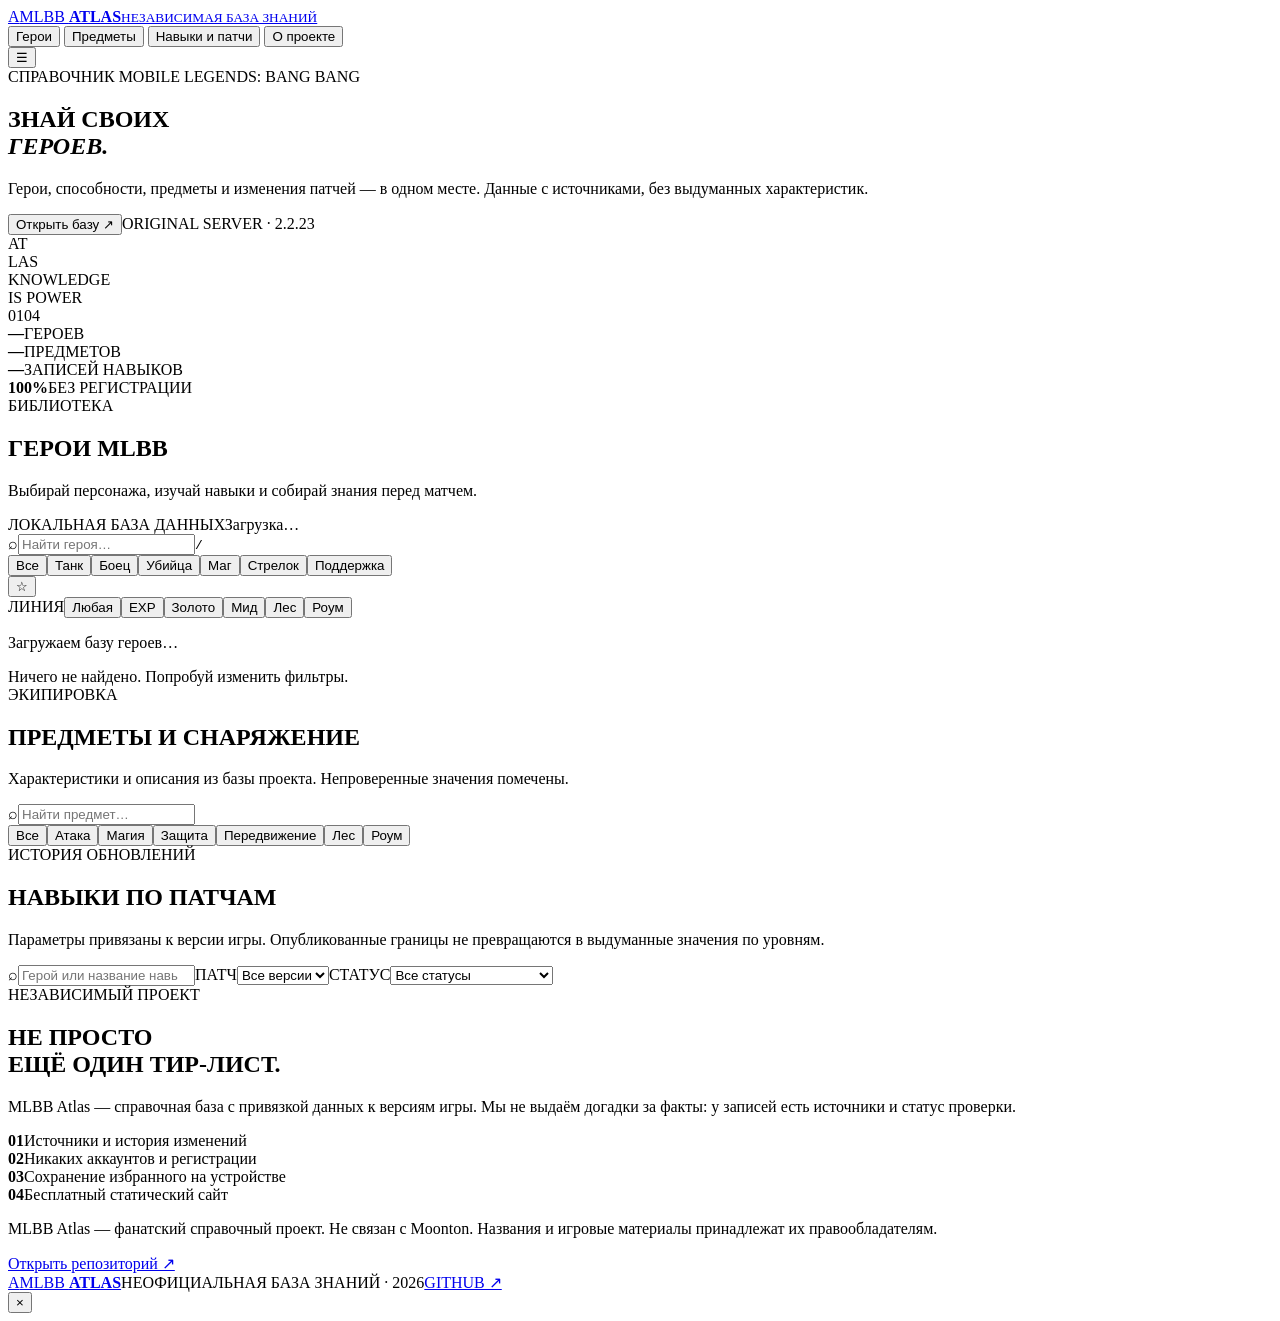
==== site/index.html @ 7e891d2b "Create Russian MLBB Atlas static site shell" ====
<!doctype html>
<html lang="ru">
<head>
  <meta charset="utf-8">
  <meta name="viewport" content="width=device-width,initial-scale=1">
  <meta name="theme-color" content="#0b0d12">
  <meta name="description" content="MLBB Atlas — справочник героев, навыков и предметов Mobile Legends: Bang Bang.">
  <title>MLBB Atlas — база знаний MLBB</title>
  <link rel="preconnect" href="https://fonts.googleapis.com">
  <link rel="preconnect" href="https://fonts.gstatic.com" crossorigin>
  <link href="https://fonts.googleapis.com/css2?family=Manrope:wght@400;500;600;700;800&family=Oswald:wght@500;600;700&display=swap" rel="stylesheet">
  <link rel="stylesheet" href="./styles.css">
</head>
<body>
  <div class="ambient ambient-a"></div><div class="ambient ambient-b"></div>
  <header class="topbar">
    <a class="brand" href="./" aria-label="MLBB Atlas — главная"><span class="brand-mark">A</span><span>MLBB <b>ATLAS</b><small>НЕЗАВИСИМАЯ БАЗА ЗНАНИЙ</small></span></a>
    <nav class="main-nav" aria-label="Основная навигация">
      <button class="nav-link active" data-view="heroes">Герои</button>
      <button class="nav-link" data-view="items">Предметы</button>
      <button class="nav-link" data-view="skills">Навыки и патчи</button>
      <button class="nav-link" data-view="about">О проекте</button>
    </nav>
    <button class="mobile-menu" id="mobile-menu" aria-label="Открыть меню">☰</button>
  </header>

  <main>
    <section class="hero-banner">
      <div class="hero-copy">
        <div class="overline"><span class="live-dot"></span> СПРАВОЧНИК MOBILE LEGENDS: BANG BANG</div>
        <h1>ЗНАЙ СВОИХ<br><em>ГЕРОЕВ.</em></h1>
        <p>Герои, способности, предметы и изменения патчей — в одном месте. Данные с источниками, без выдуманных характеристик.</p>
        <div class="hero-actions"><button class="primary-btn" data-jump="heroes">Открыть базу <span>↗</span></button><span class="version-chip">ORIGINAL SERVER · 2.2.23</span></div>
      </div>
      <div class="hero-art" aria-hidden="true"><div class="orbit orbit-one"></div><div class="orbit orbit-two"></div><div class="hero-glyph">AT<br><span>LAS</span></div><div class="art-caption">KNOWLEDGE<br>IS POWER</div></div>
      <div class="hero-index"><span>01</span><i></i><span>04</span></div>
    </section>

    <section class="metrics" aria-label="Размер базы">
      <div><strong id="metric-heroes">—</strong><span>ГЕРОЕВ</span></div>
      <div><strong id="metric-items">—</strong><span>ПРЕДМЕТОВ</span></div>
      <div><strong id="metric-skills">—</strong><span>ЗАПИСЕЙ НАВЫКОВ</span></div>
      <div><strong>100%</strong><span>БЕЗ РЕГИСТРАЦИИ</span></div>
    </section>

    <section class="content-section" id="database">
      <div class="section-heading">
        <div><div class="overline">БИБЛИОТЕКА</div><h2 id="section-title">ГЕРОИ <span>MLBB</span></h2><p id="section-subtitle">Выбирай персонажа, изучай навыки и собирай знания перед матчем.</p></div>
        <div class="heading-side"><span class="data-status"><i></i> ЛОКАЛЬНАЯ БАЗА ДАННЫХ</span><span id="result-count" class="result-count">Загрузка…</span></div>
      </div>
      <div class="toolbar" id="hero-toolbar">
        <label class="searchbox"><span>⌕</span><input id="search" type="search" placeholder="Найти героя…" autocomplete="off"><kbd>/</kbd></label>
        <div class="filter-group" id="role-filters">
          <button class="filter active" data-role="all">Все</button><button class="filter" data-role="Tank">Танк</button><button class="filter" data-role="Fighter">Боец</button><button class="filter" data-role="Assassin">Убийца</button><button class="filter" data-role="Mage">Маг</button><button class="filter" data-role="Marksman">Стрелок</button><button class="filter" data-role="Support">Поддержка</button>
        </div>
        <button class="icon-btn" id="favorites-toggle" title="Избранное" aria-label="Показать избранное">☆</button>
      </div>
      <div class="lane-row" id="lane-filters"><span>ЛИНИЯ</span><button class="lane active" data-lane="all">Любая</button><button class="lane" data-lane="exp lane">EXP</button><button class="lane" data-lane="gold lane">Золото</button><button class="lane" data-lane="mid lane">Мид</button><button class="lane" data-lane="jungle">Лес</button><button class="lane" data-lane="roam">Роум</button></div>
      <div class="hero-grid" id="hero-grid"><div class="loading-state"><span class="loader"></span><p>Загружаем базу героев…</p></div></div>
      <div class="empty-state hidden" id="empty-state">Ничего не найдено. Попробуй изменить фильтры.</div>
      <div class="pagination-note" id="pagination-note"></div>
    </section>

    <section class="content-section hidden" id="items-view">
      <div class="section-heading"><div><div class="overline">ЭКИПИРОВКА</div><h2>ПРЕДМЕТЫ <span>И СНАРЯЖЕНИЕ</span></h2><p>Характеристики и описания из базы проекта. Непроверенные значения помечены.</p></div></div>
      <div class="toolbar"><label class="searchbox"><span>⌕</span><input id="item-search" type="search" placeholder="Найти предмет…"></label><div class="filter-group" id="item-categories"><button class="filter active" data-category="all">Все</button><button class="filter" data-category="Attack">Атака</button><button class="filter" data-category="Magic">Магия</button><button class="filter" data-category="Defense">Защита</button><button class="filter" data-category="Movement">Передвижение</button><button class="filter" data-category="Jungle">Лес</button><button class="filter" data-category="Roaming">Роум</button></div></div>
      <div class="item-grid" id="item-grid"></div>
    </section>

    <section class="content-section hidden" id="skills-view">
      <div class="section-heading"><div><div class="overline">ИСТОРИЯ ОБНОВЛЕНИЙ</div><h2>НАВЫКИ <span>ПО ПАТЧАМ</span></h2><p>Параметры привязаны к версии игры. Опубликованные границы не превращаются в выдуманные значения по уровням.</p></div></div>
      <div class="toolbar skill-toolbar"><label class="searchbox"><span>⌕</span><input id="skill-search" type="search" placeholder="Герой или название навыка…"></label><label class="select-wrap"><span>ПАТЧ</span><select id="patch-filter"><option value="all">Все версии</option></select></label><label class="select-wrap"><span>СТАТУС</span><select id="status-filter"><option value="all">Все статусы</option><option value="verified">Проверено</option><option value="reported">Сообщено источником</option><option value="experimental">Экспериментально</option></select></label></div>
      <div class="skill-list" id="skill-list"></div>
    </section>

    <section class="content-section hidden" id="about-view">
      <div class="about-panel"><div class="overline">НЕЗАВИСИМЫЙ ПРОЕКТ</div><h2>НЕ ПРОСТО<br><span>ЕЩЁ ОДИН ТИР-ЛИСТ.</span></h2><p>MLBB Atlas — справочная база с привязкой данных к версиям игры. Мы не выдаём догадки за факты: у записей есть источники и статус проверки.</p><div class="about-points"><div><b>01</b><span>Источники и история изменений</span></div><div><b>02</b><span>Никаких аккаунтов и регистрации</span></div><div><b>03</b><span>Сохранение избранного на устройстве</span></div><div><b>04</b><span>Бесплатный статический сайт</span></div></div><p class="disclaimer">MLBB Atlas — фанатский справочный проект. Не связан с Moonton. Названия и игровые материалы принадлежат их правообладателям.</p><a class="repo-link" href="https://github.com/azartworld55-ctrl/mlbb-atlas" target="_blank" rel="noopener">Открыть репозиторий ↗</a></div>
    </section>
  </main>

  <footer><a class="brand footer-brand" href="./"><span class="brand-mark">A</span><span>MLBB <b>ATLAS</b></span></a><span>НЕОФИЦИАЛЬНАЯ БАЗА ЗНАНИЙ · 2026</span><a href="https://github.com/azartworld55-ctrl/mlbb-atlas" target="_blank" rel="noopener">GITHUB ↗</a></footer>
  <div class="modal hidden" id="hero-modal" role="dialog" aria-modal="true" aria-labelledby="modal-name"><div class="modal-backdrop" data-close-modal></div><article class="modal-card"><button class="modal-close" data-close-modal aria-label="Закрыть">×</button><div id="modal-content"></div></article></div>
  <script src="./app.js"></script>
</body>
</html>
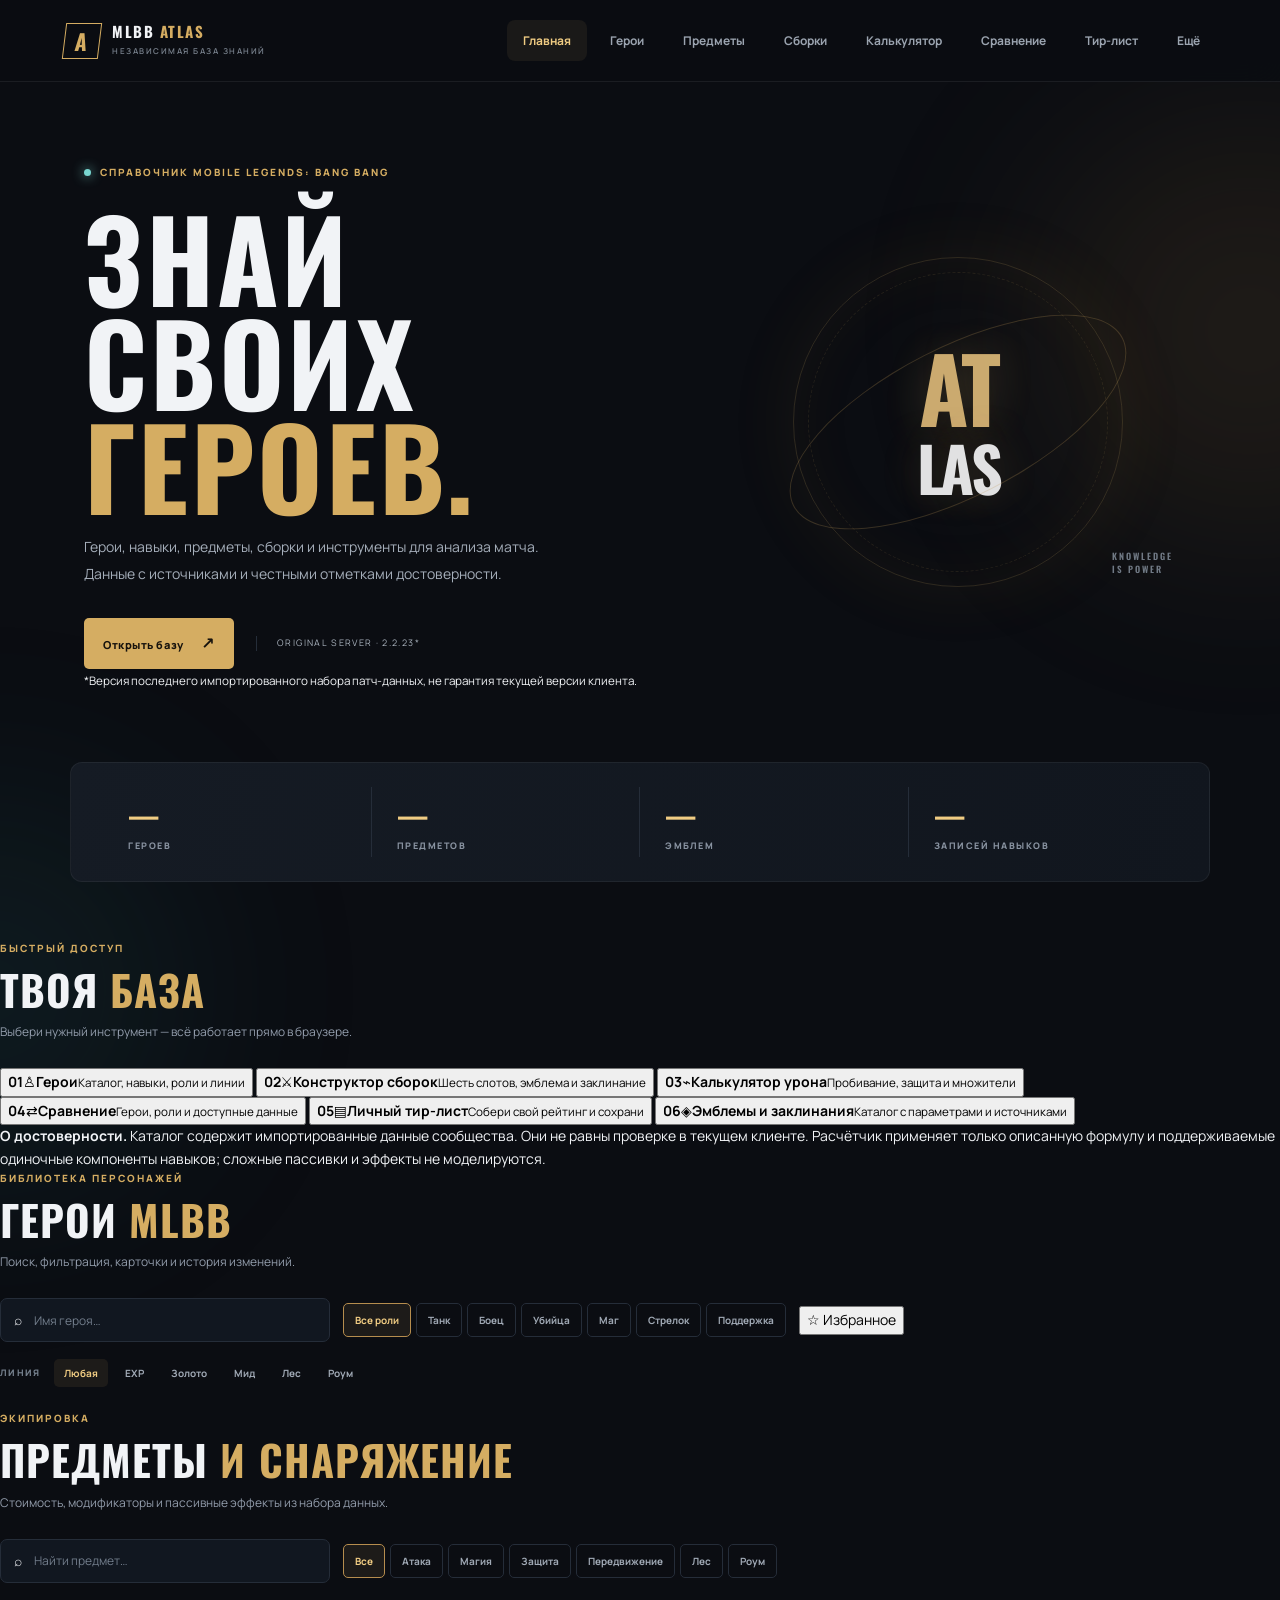
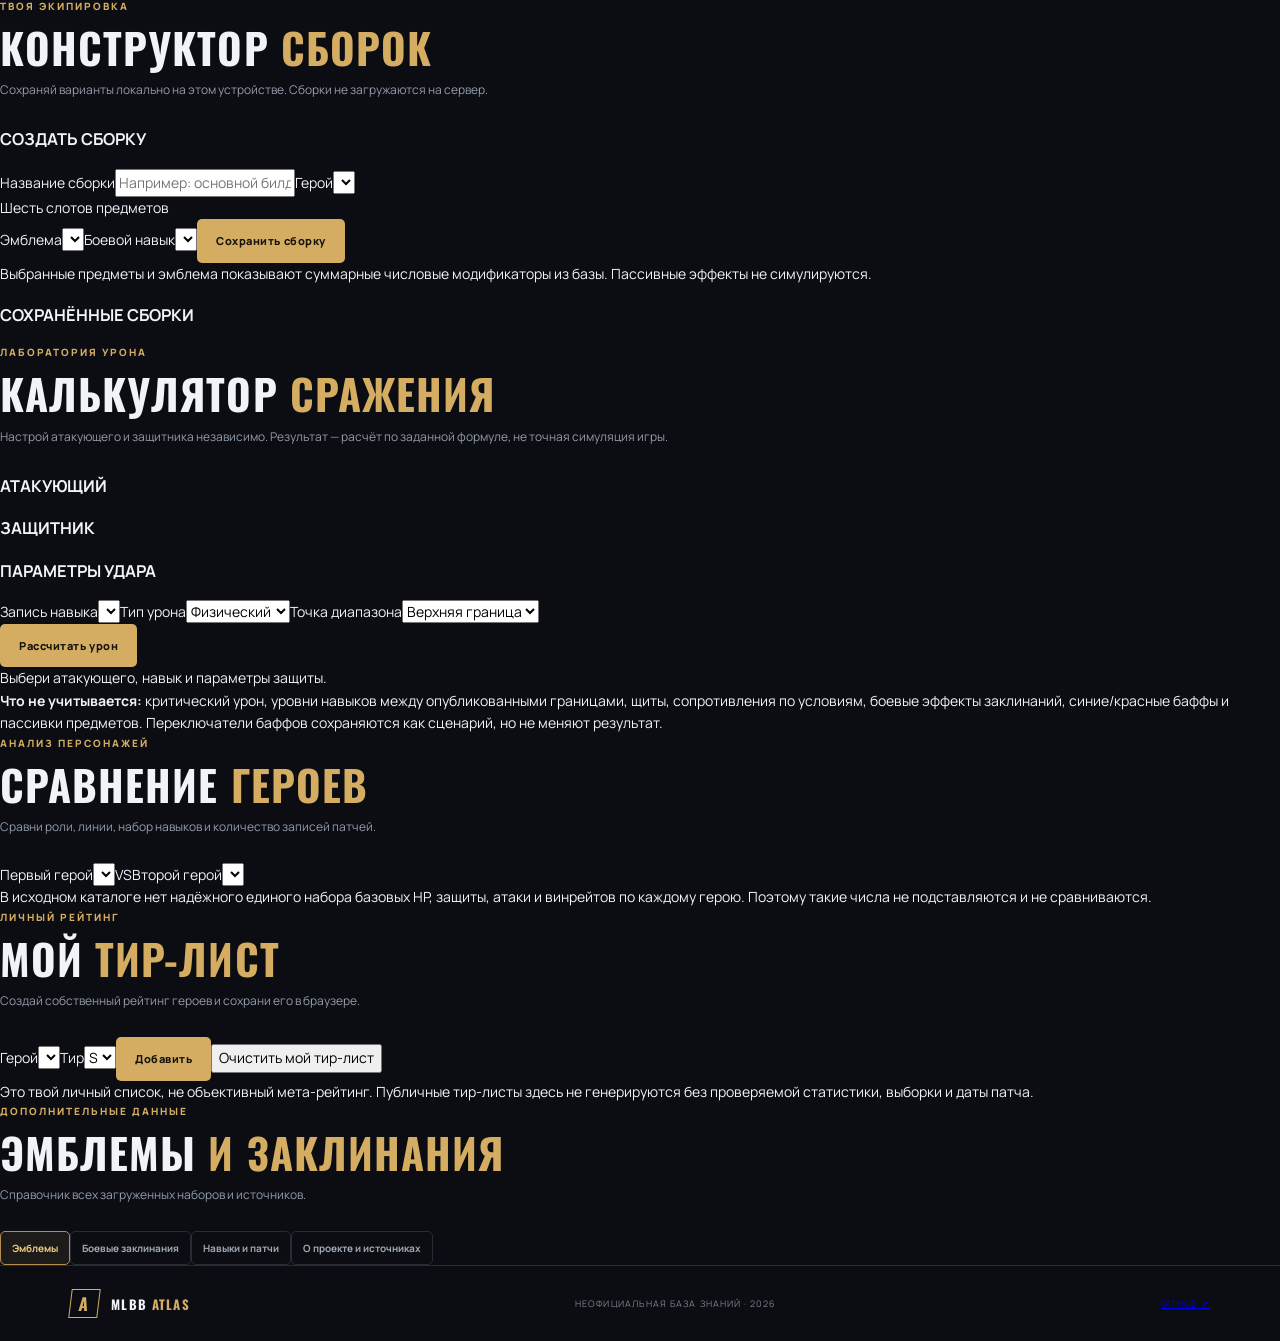
==== commit 94a6c079: "Replace prototype with complete MLBB Atlas interface" ====
--- a/site/index.html
+++ b/site/index.html
@@ -1,85 +1,59 @@
 <!doctype html>
 <html lang="ru">
 <head>
-  <meta charset="utf-8">
-  <meta name="viewport" content="width=device-width,initial-scale=1">
-  <meta name="theme-color" content="#0b0d12">
-  <meta name="description" content="MLBB Atlas — справочник героев, навыков и предметов Mobile Legends: Bang Bang.">
-  <title>MLBB Atlas — база знаний MLBB</title>
-  <link rel="preconnect" href="https://fonts.googleapis.com">
-  <link rel="preconnect" href="https://fonts.gstatic.com" crossorigin>
-  <link href="https://fonts.googleapis.com/css2?family=Manrope:wght@400;500;600;700;800&family=Oswald:wght@500;600;700&display=swap" rel="stylesheet">
-  <link rel="stylesheet" href="./styles.css">
+<meta charset="utf-8"><meta name="viewport" content="width=device-width,initial-scale=1,viewport-fit=cover">
+<meta name="theme-color" content="#0a0d12"><meta name="description" content="MLBB Atlas — русская база героев, навыков, предметов, сборок и калькулятор Mobile Legends: Bang Bang.">
+<link rel="manifest" href="./manifest.webmanifest"><link rel="icon" href="./icon.svg" type="image/svg+xml">
+<link rel="preconnect" href="https://fonts.googleapis.com"><link rel="preconnect" href="https://fonts.gstatic.com" crossorigin>
+<link href="https://fonts.googleapis.com/css2?family=Manrope:wght@400;500;600;700;800&family=Oswald:wght@500;600;700&display=swap" rel="stylesheet">
+<link rel="stylesheet" href="./styles.css"><title>MLBB Atlas — база знаний</title>
 </head>
 <body>
-  <div class="ambient ambient-a"></div><div class="ambient ambient-b"></div>
-  <header class="topbar">
-    <a class="brand" href="./" aria-label="MLBB Atlas — главная"><span class="brand-mark">A</span><span>MLBB <b>ATLAS</b><small>НЕЗАВИСИМАЯ БАЗА ЗНАНИЙ</small></span></a>
-    <nav class="main-nav" aria-label="Основная навигация">
-      <button class="nav-link active" data-view="heroes">Герои</button>
-      <button class="nav-link" data-view="items">Предметы</button>
-      <button class="nav-link" data-view="skills">Навыки и патчи</button>
-      <button class="nav-link" data-view="about">О проекте</button>
-    </nav>
-    <button class="mobile-menu" id="mobile-menu" aria-label="Открыть меню">☰</button>
-  </header>
+<div class="ambient ambient-a"></div><div class="ambient ambient-b"></div>
+<header class="topbar"><a class="brand" href="./" data-view="home"><span class="brand-mark">A</span><span>MLBB <b>ATLAS</b><small>НЕЗАВИСИМАЯ БАЗА ЗНАНИЙ</small></span></a>
+<button class="mobile-menu" id="mobile-menu" aria-label="Открыть меню">☰</button>
+<nav class="main-nav" id="main-nav">
+<button class="nav-link active" data-view="home">Главная</button><button class="nav-link" data-view="heroes">Герои</button><button class="nav-link" data-view="items">Предметы</button><button class="nav-link" data-view="builds">Сборки</button><button class="nav-link" data-view="calculator">Калькулятор</button><button class="nav-link" data-view="compare">Сравнение</button><button class="nav-link" data-view="tier">Тир-лист</button><button class="nav-link" data-view="library">Ещё</button>
+</nav></header>
+<main>
+<section class="view active" id="view-home">
+<div class="hero-banner"><div class="hero-copy"><div class="overline"><i class="live-dot"></i> СПРАВОЧНИК MOBILE LEGENDS: BANG BANG</div><h1>ЗНАЙ СВОИХ<br><em>ГЕРОЕВ.</em></h1><p>Герои, навыки, предметы, сборки и инструменты для анализа матча. Данные с источниками и честными отметками достоверности.</p><div class="hero-actions"><button class="primary-btn" data-view="heroes">Открыть базу <span>↗</span></button><span class="version-chip">ORIGINAL SERVER · 2.2.23*</span></div><small class="muted">*Версия последнего импортированного набора патч-данных, не гарантия текущей версии клиента.</small></div><div class="hero-art" aria-hidden="true"><div class="orbit orbit-one"></div><div class="orbit orbit-two"></div><div class="hero-glyph">AT<br><span>LAS</span></div><div class="art-caption">KNOWLEDGE<br>IS POWER</div></div></div>
+<div class="metrics"><div><strong id="metric-heroes">—</strong><span>ГЕРОЕВ</span></div><div><strong id="metric-items">—</strong><span>ПРЕДМЕТОВ</span></div><div><strong id="metric-emblems">—</strong><span>ЭМБЛЕМ</span></div><div><strong id="metric-skills">—</strong><span>ЗАПИСЕЙ НАВЫКОВ</span></div></div>
+<div class="section-heading"><div><div class="overline">БЫСТРЫЙ ДОСТУП</div><h2>ТВОЯ <span>БАЗА</span></h2><p>Выбери нужный инструмент — всё работает прямо в браузере.</p></div></div>
+<div class="quick-grid">
+<button class="quick-card" data-view="heroes"><b>01</b><span class="quick-icon">♙</span><strong>Герои</strong><small>Каталог, навыки, роли и линии</small></button>
+<button class="quick-card" data-view="builds"><b>02</b><span class="quick-icon">⚔</span><strong>Конструктор сборок</strong><small>Шесть слотов, эмблема и заклинание</small></button>
+<button class="quick-card" data-view="calculator"><b>03</b><span class="quick-icon">⌁</span><strong>Калькулятор урона</strong><small>Пробивание, защита и множители</small></button>
+<button class="quick-card" data-view="compare"><b>04</b><span class="quick-icon">⇄</span><strong>Сравнение</strong><small>Герои, роли и доступные данные</small></button>
+<button class="quick-card" data-view="tier"><b>05</b><span class="quick-icon">▤</span><strong>Личный тир-лист</strong><small>Собери свой рейтинг и сохрани</small></button>
+<button class="quick-card" data-view="library"><b>06</b><span class="quick-icon">◈</span><strong>Эмблемы и заклинания</strong><small>Каталог с параметрами и источниками</small></button>
+</div>
+<div class="notice"><b>О достоверности.</b> Каталог содержит импортированные данные сообщества. Они не равны проверке в текущем клиенте. Расчётчик применяет только описанную формулу и поддерживаемые одиночные компоненты навыков; сложные пассивки и эффекты не моделируются.</div>
+</section>
 
-  <main>
-    <section class="hero-banner">
-      <div class="hero-copy">
-        <div class="overline"><span class="live-dot"></span> СПРАВОЧНИК MOBILE LEGENDS: BANG BANG</div>
-        <h1>ЗНАЙ СВОИХ<br><em>ГЕРОЕВ.</em></h1>
-        <p>Герои, способности, предметы и изменения патчей — в одном месте. Данные с источниками, без выдуманных характеристик.</p>
-        <div class="hero-actions"><button class="primary-btn" data-jump="heroes">Открыть базу <span>↗</span></button><span class="version-chip">ORIGINAL SERVER · 2.2.23</span></div>
-      </div>
-      <div class="hero-art" aria-hidden="true"><div class="orbit orbit-one"></div><div class="orbit orbit-two"></div><div class="hero-glyph">AT<br><span>LAS</span></div><div class="art-caption">KNOWLEDGE<br>IS POWER</div></div>
-      <div class="hero-index"><span>01</span><i></i><span>04</span></div>
-    </section>
+<section class="view" id="view-heroes"><div class="section-heading"><div><div class="overline">БИБЛИОТЕКА ПЕРСОНАЖЕЙ</div><h2>ГЕРОИ <span>MLBB</span></h2><p>Поиск, фильтрация, карточки и история изменений.</p></div><span class="result-count" id="hero-count"></span></div>
+<div class="toolbar"><label class="searchbox">⌕<input id="hero-search" placeholder="Имя героя…" type="search"></label><div class="filter-group" id="role-filters"><button class="filter active" data-role="all">Все роли</button><button class="filter" data-role="Tank">Танк</button><button class="filter" data-role="Fighter">Боец</button><button class="filter" data-role="Assassin">Убийца</button><button class="filter" data-role="Mage">Маг</button><button class="filter" data-role="Marksman">Стрелок</button><button class="filter" data-role="Support">Поддержка</button></div><button class="outline-btn" id="fav-filter">☆ Избранное</button></div>
+<div class="lane-row" id="lane-filters"><span>ЛИНИЯ</span><button class="lane active" data-lane="all">Любая</button><button class="lane" data-lane="exp lane">EXP</button><button class="lane" data-lane="gold lane">Золото</button><button class="lane" data-lane="mid lane">Мид</button><button class="lane" data-lane="jungle">Лес</button><button class="lane" data-lane="roam">Роум</button></div>
+<div class="hero-grid" id="hero-grid"></div><div class="empty-state hidden" id="hero-empty">Ничего не найдено.</div></section>
 
-    <section class="metrics" aria-label="Размер базы">
-      <div><strong id="metric-heroes">—</strong><span>ГЕРОЕВ</span></div>
-      <div><strong id="metric-items">—</strong><span>ПРЕДМЕТОВ</span></div>
-      <div><strong id="metric-skills">—</strong><span>ЗАПИСЕЙ НАВЫКОВ</span></div>
-      <div><strong>100%</strong><span>БЕЗ РЕГИСТРАЦИИ</span></div>
-    </section>
+<section class="view" id="view-items"><div class="section-heading"><div><div class="overline">ЭКИПИРОВКА</div><h2>ПРЕДМЕТЫ <span>И СНАРЯЖЕНИЕ</span></h2><p>Стоимость, модификаторы и пассивные эффекты из набора данных.</p></div><span class="result-count" id="item-count"></span></div>
+<div class="toolbar"><label class="searchbox">⌕<input id="item-search" type="search" placeholder="Найти предмет…"></label><div class="filter-group" id="item-filters"><button class="filter active" data-cat="all">Все</button><button class="filter" data-cat="Attack">Атака</button><button class="filter" data-cat="Magic">Магия</button><button class="filter" data-cat="Defense">Защита</button><button class="filter" data-cat="Movement">Передвижение</button><button class="filter" data-cat="Jungle">Лес</button><button class="filter" data-cat="Roaming">Роум</button></div></div><div class="item-grid" id="item-grid"></div></section>
 
-    <section class="content-section" id="database">
-      <div class="section-heading">
-        <div><div class="overline">БИБЛИОТЕКА</div><h2 id="section-title">ГЕРОИ <span>MLBB</span></h2><p id="section-subtitle">Выбирай персонажа, изучай навыки и собирай знания перед матчем.</p></div>
-        <div class="heading-side"><span class="data-status"><i></i> ЛОКАЛЬНАЯ БАЗА ДАННЫХ</span><span id="result-count" class="result-count">Загрузка…</span></div>
-      </div>
-      <div class="toolbar" id="hero-toolbar">
-        <label class="searchbox"><span>⌕</span><input id="search" type="search" placeholder="Найти героя…" autocomplete="off"><kbd>/</kbd></label>
-        <div class="filter-group" id="role-filters">
-          <button class="filter active" data-role="all">Все</button><button class="filter" data-role="Tank">Танк</button><button class="filter" data-role="Fighter">Боец</button><button class="filter" data-role="Assassin">Убийца</button><button class="filter" data-role="Mage">Маг</button><button class="filter" data-role="Marksman">Стрелок</button><button class="filter" data-role="Support">Поддержка</button>
-        </div>
-        <button class="icon-btn" id="favorites-toggle" title="Избранное" aria-label="Показать избранное">☆</button>
-      </div>
-      <div class="lane-row" id="lane-filters"><span>ЛИНИЯ</span><button class="lane active" data-lane="all">Любая</button><button class="lane" data-lane="exp lane">EXP</button><button class="lane" data-lane="gold lane">Золото</button><button class="lane" data-lane="mid lane">Мид</button><button class="lane" data-lane="jungle">Лес</button><button class="lane" data-lane="roam">Роум</button></div>
-      <div class="hero-grid" id="hero-grid"><div class="loading-state"><span class="loader"></span><p>Загружаем базу героев…</p></div></div>
-      <div class="empty-state hidden" id="empty-state">Ничего не найдено. Попробуй изменить фильтры.</div>
-      <div class="pagination-note" id="pagination-note"></div>
-    </section>
+<section class="view" id="view-builds"><div class="section-heading"><div><div class="overline">ТВОЯ ЭКИПИРОВКА</div><h2>КОНСТРУКТОР <span>СБОРОК</span></h2><p>Сохраняй варианты локально на этом устройстве. Сборки не загружаются на сервер.</p></div></div>
+<div class="workspace"><div class="panel"><h3>СОЗДАТЬ СБОРКУ</h3><label class="field">Название сборки<input id="build-name" placeholder="Например: основной билд"></label><label class="field">Герой<select id="build-hero"></select></label><div class="field-label">Шесть слотов предметов</div><div class="slot-grid" id="build-slots"></div><label class="field">Эмблема<select id="build-emblem"></select></label><label class="field">Боевой навык<select id="build-spell"></select></label><button class="primary-btn full" id="save-build">Сохранить сборку</button><div class="notice compact" id="build-preview">Выбранные предметы и эмблема показывают суммарные числовые модификаторы из базы. Пассивные эффекты не симулируются.</div></div><div class="panel"><h3>СОХРАНЁННЫЕ СБОРКИ</h3><div id="saved-builds" class="saved-list"></div></div></div></section>
 
-    <section class="content-section hidden" id="items-view">
-      <div class="section-heading"><div><div class="overline">ЭКИПИРОВКА</div><h2>ПРЕДМЕТЫ <span>И СНАРЯЖЕНИЕ</span></h2><p>Характеристики и описания из базы проекта. Непроверенные значения помечены.</p></div></div>
-      <div class="toolbar"><label class="searchbox"><span>⌕</span><input id="item-search" type="search" placeholder="Найти предмет…"></label><div class="filter-group" id="item-categories"><button class="filter active" data-category="all">Все</button><button class="filter" data-category="Attack">Атака</button><button class="filter" data-category="Magic">Магия</button><button class="filter" data-category="Defense">Защита</button><button class="filter" data-category="Movement">Передвижение</button><button class="filter" data-category="Jungle">Лес</button><button class="filter" data-category="Roaming">Роум</button></div></div>
-      <div class="item-grid" id="item-grid"></div>
-    </section>
+<section class="view" id="view-calculator"><div class="section-heading"><div><div class="overline">ЛАБОРАТОРИЯ УРОНА</div><h2>КАЛЬКУЛЯТОР <span>СРАЖЕНИЯ</span></h2><p>Настрой атакующего и защитника независимо. Результат — расчёт по заданной формуле, не точная симуляция игры.</p></div></div>
+<div class="calc-grid"><div class="panel"><h3>АТАКУЮЩИЙ</h3><div id="attacker-form" class="side-form"></div></div><div class="panel"><h3>ЗАЩИТНИК</h3><div id="defender-form" class="side-form"></div></div></div>
+<div class="panel calc-controls"><h3>ПАРАМЕТРЫ УДАРА</h3><div class="form-grid"><label class="field">Запись навыка<select id="calc-skill"></select></label><label class="field">Тип урона<select id="damage-type"><option value="physical">Физический</option><option value="magic">Магический</option><option value="true">Чистый</option></select></label><label class="field">Точка диапазона<select id="endpoint"><option value="low">Нижняя граница</option><option value="high" selected>Верхняя граница</option></select></label></div><button class="primary-btn" id="run-calc">Рассчитать урон</button><div id="calc-result" class="calc-result"><span class="muted">Выбери атакующего, навык и параметры защиты.</span></div></div>
+<div class="notice"><b>Что не учитывается:</b> критический урон, уровни навыков между опубликованными границами, щиты, сопротивления по условиям, боевые эффекты заклинаний, синие/красные баффы и пассивки предметов. Переключатели баффов сохраняются как сценарий, но не меняют результат.</div></section>
 
-    <section class="content-section hidden" id="skills-view">
-      <div class="section-heading"><div><div class="overline">ИСТОРИЯ ОБНОВЛЕНИЙ</div><h2>НАВЫКИ <span>ПО ПАТЧАМ</span></h2><p>Параметры привязаны к версии игры. Опубликованные границы не превращаются в выдуманные значения по уровням.</p></div></div>
-      <div class="toolbar skill-toolbar"><label class="searchbox"><span>⌕</span><input id="skill-search" type="search" placeholder="Герой или название навыка…"></label><label class="select-wrap"><span>ПАТЧ</span><select id="patch-filter"><option value="all">Все версии</option></select></label><label class="select-wrap"><span>СТАТУС</span><select id="status-filter"><option value="all">Все статусы</option><option value="verified">Проверено</option><option value="reported">Сообщено источником</option><option value="experimental">Экспериментально</option></select></label></div>
-      <div class="skill-list" id="skill-list"></div>
-    </section>
+<section class="view" id="view-compare"><div class="section-heading"><div><div class="overline">АНАЛИЗ ПЕРСОНАЖЕЙ</div><h2>СРАВНЕНИЕ <span>ГЕРОЕВ</span></h2><p>Сравни роли, линии, набор навыков и количество записей патчей.</p></div></div><div class="compare-select"><label class="field">Первый герой<select id="compare-a"></select></label><span>VS</span><label class="field">Второй герой<select id="compare-b"></select></label></div><div id="compare-result" class="compare-grid"></div><div class="notice">В исходном каталоге нет надёжного единого набора базовых HP, защиты, атаки и винрейтов по каждому герою. Поэтому такие числа не подставляются и не сравниваются.</div></section>
 
-    <section class="content-section hidden" id="about-view">
-      <div class="about-panel"><div class="overline">НЕЗАВИСИМЫЙ ПРОЕКТ</div><h2>НЕ ПРОСТО<br><span>ЕЩЁ ОДИН ТИР-ЛИСТ.</span></h2><p>MLBB Atlas — справочная база с привязкой данных к версиям игры. Мы не выдаём догадки за факты: у записей есть источники и статус проверки.</p><div class="about-points"><div><b>01</b><span>Источники и история изменений</span></div><div><b>02</b><span>Никаких аккаунтов и регистрации</span></div><div><b>03</b><span>Сохранение избранного на устройстве</span></div><div><b>04</b><span>Бесплатный статический сайт</span></div></div><p class="disclaimer">MLBB Atlas — фанатский справочный проект. Не связан с Moonton. Названия и игровые материалы принадлежат их правообладателям.</p><a class="repo-link" href="https://github.com/azartworld55-ctrl/mlbb-atlas" target="_blank" rel="noopener">Открыть репозиторий ↗</a></div>
-    </section>
-  </main>
+<section class="view" id="view-tier"><div class="section-heading"><div><div class="overline">ЛИЧНЫЙ РЕЙТИНГ</div><h2>МОЙ <span>ТИР-ЛИСТ</span></h2><p>Создай собственный рейтинг героев и сохрани его в браузере.</p></div></div><div class="tier-controls panel"><label class="field">Герой<select id="tier-hero"></select></label><label class="field">Тир<select id="tier-rank"><option>S</option><option>A</option><option>B</option><option>C</option><option>D</option></select></label><button class="primary-btn" id="tier-add">Добавить</button><button class="outline-btn" id="tier-clear">Очистить мой тир-лист</button></div><div class="tier-board" id="tier-board"></div><div class="notice">Это твой личный список, не объективный мета-рейтинг. Публичные тир-листы здесь не генерируются без проверяемой статистики, выборки и даты патча.</div></section>
 
-  <footer><a class="brand footer-brand" href="./"><span class="brand-mark">A</span><span>MLBB <b>ATLAS</b></span></a><span>НЕОФИЦИАЛЬНАЯ БАЗА ЗНАНИЙ · 2026</span><a href="https://github.com/azartworld55-ctrl/mlbb-atlas" target="_blank" rel="noopener">GITHUB ↗</a></footer>
-  <div class="modal hidden" id="hero-modal" role="dialog" aria-modal="true" aria-labelledby="modal-name"><div class="modal-backdrop" data-close-modal></div><article class="modal-card"><button class="modal-close" data-close-modal aria-label="Закрыть">×</button><div id="modal-content"></div></article></div>
-  <script src="./app.js"></script>
-</body>
-</html>+<section class="view" id="view-library"><div class="section-heading"><div><div class="overline">ДОПОЛНИТЕЛЬНЫЕ ДАННЫЕ</div><h2>ЭМБЛЕМЫ <span>И ЗАКЛИНАНИЯ</span></h2><p>Справочник всех загруженных наборов и источников.</p></div></div><div class="library-tabs"><button class="filter active" data-library="emblems">Эмблемы</button><button class="filter" data-library="spells">Боевые заклинания</button><button class="filter" data-library="skills">Навыки и патчи</button><button class="filter" data-library="about">О проекте и источниках</button></div><div id="library-content"></div></section>
+</main>
+<footer><a class="brand footer-brand" href="./" data-view="home"><span class="brand-mark">A</span><span>MLBB <b>ATLAS</b></span></a><span>НЕОФИЦИАЛЬНАЯ БАЗА ЗНАНИЙ · 2026</span><a href="https://github.com/azartworld55-ctrl/mlbb-atlas" target="_blank" rel="noopener">GITHUB ↗</a></footer>
+<div class="modal hidden" id="modal" role="dialog" aria-modal="true"><div class="modal-backdrop" data-close></div><article class="modal-card"><button class="modal-close" data-close aria-label="Закрыть">×</button><div id="modal-content"></div></article></div>
+<div id="toast" class="toast" role="status"></div><script src="./app.js"></script>
+</body></html>
--- a/site/styles.css
+++ b/site/styles.css
@@ -0,0 +1,4 @@
+:root{--bg:#0b0d12;--surface:#121720;--surface2:#171e29;--line:#252d39;--muted:#929cab;--text:#f1f3f6;--gold:#d5ad62;--gold2:#f0cc83;--cyan:#79d6d0;--radius:18px}*{box-sizing:border-box}html{scroll-behavior:smooth}body{margin:0;background:var(--bg);color:var(--text);font:14px/1.6 Manrope,system-ui,sans-serif;overflow-x:hidden}button,input,select{font:inherit}button{cursor:pointer}.ambient{position:fixed;z-index:-1;pointer-events:none;border-radius:50%;filter:blur(110px);opacity:.12}.ambient-a{width:420px;height:420px;right:-180px;top:120px;background:#bd8d43}.ambient-b{width:380px;height:380px;left:-200px;top:800px;background:#2a8d91}.topbar{height:82px;padding:0 max(calc((100vw - 1240px)/2),5vw);display:flex;align-items:center;justify-content:space-between;border-bottom:1px solid #ffffff12;background:#0b0d12eF;position:sticky;top:0;z-index:20;backdrop-filter:blur(18px)}.brand{display:flex;align-items:center;gap:12px;color:var(--text);text-decoration:none;font:700 15px/1.1 Oswald,sans-serif;letter-spacing:.1em}.brand b{color:var(--gold)}.brand small{display:block;color:#78818d;font:600 8px/1.6 Manrope,sans-serif;letter-spacing:.19em;margin-top:5px}.brand-mark{width:36px;height:36px;display:grid;place-items:center;border:1px solid var(--gold);color:var(--gold);font:700 22px Oswald;transform:skew(-7deg)}.main-nav{display:flex;gap:7px}.nav-link{border:0;background:none;color:#9ba4b0;padding:11px 16px;font-size:12px;font-weight:700;transition:.2s}.nav-link:hover,.nav-link.active{color:var(--gold2)}.nav-link.active{background:#d5ad6214;border-radius:8px}.mobile-menu{display:none;background:none;border:1px solid var(--line);color:var(--gold);padding:8px 12px;border-radius:8px}.hero-banner{max-width:1240px;margin:0 auto;padding:82px 5vw 70px;min-height:450px;display:flex;align-items:center;position:relative;overflow:hidden}.hero-copy{position:relative;z-index:2;max-width:610px}.overline{font-size:10px;letter-spacing:.2em;font-weight:800;color:var(--gold);display:flex;align-items:center;gap:9px}.live-dot{width:7px;height:7px;border-radius:50%;background:var(--cyan);box-shadow:0 0 12px var(--cyan)}h1,h2{font-family:Oswald,Impact,sans-serif;letter-spacing:.025em}h1{font-size:clamp(64px,9vw,112px);line-height:.93;margin:24px 0 18px;font-weight:700}h1 em{font-style:normal;color:var(--gold)}.hero-copy>p{max-width:480px;color:#a5aeba;font-size:14px;line-height:1.9}.hero-actions{display:flex;align-items:center;gap:22px;margin-top:30px}.primary-btn{border:0;background:var(--gold);color:#17130d;padding:13px 19px;border-radius:5px;font-size:11px;font-weight:800;letter-spacing:.05em}.primary-btn span{font-size:16px;margin-left:15px}.version-chip{font-size:9px;letter-spacing:.15em;color:#a9b2bd;border-left:1px solid var(--line);padding-left:20px}.hero-art{position:absolute;width:430px;height:430px;right:7%;top:50%;transform:translateY(-50%);display:grid;place-items:center;opacity:.88}.hero-art:before{content:"";position:absolute;inset:50px;border:1px solid #d5ad6235;border-radius:50%;box-shadow:0 0 90px #bd8d4317,inset 0 0 80px #bd8d4310}.orbit{position:absolute;border:1px solid #d5ad6240;border-radius:50%;transform:rotate(-27deg)}.orbit-one{width:370px;height:150px}.orbit-two{width:300px;height:300px;border-style:dashed;opacity:.5}.hero-glyph{font:700 90px/.75 Oswald,sans-serif;color:#e6c17d;text-align:center;letter-spacing:-.04em;text-shadow:0 0 45px #d5ad6244}.hero-glyph span{font-size:62px;color:#fff}.art-caption{position:absolute;right:0;bottom:60px;color:#7f8996;font:600 9px/1.5 Oswald;letter-spacing:.22em}.hero-index{position:absolute;right:5vw;bottom:32px;display:flex;align-items:center;gap:12px;color:var(--gold);font:12px Oswald}.hero-index i{height:1px;width:55px;background:var(--line)}.metrics{max-width:1140px;margin:0 auto 58px;padding:24px 32px;display:grid;grid-template-columns:repeat(4,1fr);background:linear-gradient(100deg,#151b24,#11161e);border:1px solid #ffffff0e;border-radius:12px}.metrics div{padding:4px 25px;border-right:1px solid var(--line);display:flex;flex-direction:column;gap:3px}.metrics div:last-child{border:0}.metrics strong{font:600 30px Oswald;color:var(--gold2)}.metrics span{font-size:9px;color:#8993a1;letter-spacing:.17em;font-weight:800}.content-section{max-width:1240px;margin:0 auto;padding:25px 5vw 70px;scroll-margin-top:100px}.section-heading{display:flex;align-items:end;justify-content:space-between;gap:20px;margin-bottom:27px}.section-heading h2,.about-panel h2{font-size:42px;line-height:1.1;margin:10px 0}.section-heading h2 span,.about-panel h2 span{color:var(--gold)}.section-heading p{margin:0;color:var(--muted);font-size:12px}.heading-side{display:flex;align-items:center;gap:18px;color:#8993a1;font-size:10px}.data-status{letter-spacing:.08em}.data-status i{display:inline-block;width:6px;height:6px;border-radius:50%;background:#79c9a0;margin-right:6px}.result-count{color:var(--gold)}.toolbar{display:flex;align-items:center;gap:13px;flex-wrap:wrap;margin-bottom:15px}.searchbox{height:44px;display:flex;align-items:center;gap:10px;padding:0 13px;background:#111720;border:1px solid var(--line);border-radius:7px;min-width:230px;flex:1;max-width:330px}.searchbox>span{font-size:22px;color:var(--gold)}.searchbox input{background:none;border:0;outline:0;color:var(--text);min-width:0;width:100%;font-size:12px}.searchbox input::placeholder{color:#727d8b}.searchbox kbd{font-size:10px;color:#7d8793;border:1px solid var(--line);padding:2px 6px;border-radius:4px}.filter-group{display:flex;gap:5px;flex-wrap:wrap}.filter,.lane{background:transparent;border:1px solid var(--line);border-radius:5px;color:#a0a9b5;padding:8px 11px;font-size:10px;font-weight:700;transition:.2s}.filter:hover,.filter.active,.lane:hover,.lane.active{background:#d5ad6218;border-color:#b68d4e;color:var(--gold2)}.icon-btn{height:40px;width:42px;border:1px solid var(--line);border-radius:6px;background:#111720;color:var(--gold);font-size:20px}.icon-btn.active{background:#d5ad6220}.lane-row{display:flex;align-items:center;gap:7px;margin:17px 0 23px;flex-wrap:wrap}.lane-row>span{font-size:9px;letter-spacing:.15em;color:#75808d;margin-right:6px;font-weight:800}.lane{border:0;padding:6px 10px}.hero-grid{display:grid;grid-template-columns:repeat(5,minmax(0,1fr));gap:13px}.hero-card{position:relative;min-width:0;overflow:hidden;border:1px solid #ffffff12;border-radius:9px;background:#141a23;cursor:pointer;transition:transform .22s,border-color .22s,box-shadow .22s}.hero-card:hover{transform:translateY(-4px);border-color:#caa35c99;box-shadow:0 12px 28px #0005}.portrait{height:176px;position:relative;overflow:hidden;background:radial-gradient(ellipse at 50% 35%,#3b3b40,#171c24 70%)}.portrait img{width:100%;height:100%;object-fit:cover;object-position:top center;transition:transform .4s;display:block}.hero-card:hover .portrait img{transform:scale(1.06)}.portrait:after{content:"";position:absolute;inset:35% 0 0;background:linear-gradient(transparent,#141a23)}.role-chip{position:absolute;left:9px;top:9px;z-index:2;padding:4px 7px;border-radius:3px;background:#0a0d12c9;color:#e1c184;font-size:8px;font-weight:800;letter-spacing:.08em}.favorite{position:absolute;right:8px;top:7px;z-index:3;border:0;background:#0a0d12b8;color:#aeb6c1;width:28px;height:28px;border-radius:50%;font-size:17px}.favorite.saved{color:var(--gold2)}.hero-info{padding:8px 11px 12px}.hero-name{font:600 18px/1.2 Oswald;white-space:nowrap;overflow:hidden;text-overflow:ellipsis}.hero-meta{display:flex;justify-content:space-between;gap:5px;color:#8c97a4;font-size:9px;margin-top:7px}.hero-meta span:last-child{text-align:right}.loading-state{grid-column:1/-1;display:grid;place-items:center;padding:60px;color:var(--muted)}.loader{width:26px;height:26px;border:2px solid var(--line);border-top-color:var(--gold);border-radius:50%;animation:spin .8s linear infinite}@keyframes spin{to{transform:rotate(360deg)}}.empty-state{text-align:center;color:var(--muted);padding:35px}.hidden{display:none!important}.pagination-note{color:#74808e;text-align:center;font-size:10px;padding:20px}.item-grid{display:grid;grid-template-columns:repeat(3,1fr);gap:12px}.item-card{background:var(--surface);border:1px solid var(--line);padding:17px;border-radius:9px}.item-card h3{font:600 19px Oswald;margin:0 0 4px}.item-card .item-category{color:var(--gold);font-size:9px;letter-spacing:.12em}.item-card p{color:#a0a9b5;font-size:11px;line-height:1.7}.item-card .item-cost{color:var(--gold2);font-weight:800}.skill-list{display:grid;gap:10px}.skill-card{background:var(--surface);border:1px solid var(--line);border-radius:9px;padding:17px}.skill-card-head{display:flex;justify-content:space-between;gap:10px;align-items:start}.skill-card h3{font:600 19px Oswald;margin:0}.skill-meta{font-size:10px;color:#929cab;margin-top:5px}.status-tag{font-size:9px;padding:4px 7px;border-radius:4px;background:#d5ad6218;color:var(--gold2);white-space:nowrap}.status-tag.verified{background:#3a9b701c;color:#8bd0aa}.skill-parameters{display:flex;gap:8px;flex-wrap:wrap;margin-top:13px}.parameter{background:#0c1118;border:1px solid #252d39;padding:7px 9px;border-radius:5px;font-size:10px;color:#c1c8d1}.source-link{display:inline-block;color:var(--cyan);font-size:10px;margin-top:12px;text-decoration:none}.select-wrap{display:flex;align-items:center;gap:8px;color:#7f8a98;font-size:9px;letter-spacing:.1em}.select-wrap select{background:#111720;border:1px solid var(--line);border-radius:6px;color:var(--text);padding:10px;font-size:11px}.about-panel{max-width:760px;padding:45px;background:linear-gradient(135deg,#171e29,#10151d);border:1px solid var(--line);border-radius:14px}.about-panel>p{color:#a3adba;line-height:1.9}.about-points{display:grid;grid-template-columns:1fr 1fr;gap:12px;margin:28px 0}.about-points div{padding:15px;background:#0b1017;border:1px solid var(--line);display:flex;gap:13px;align-items:center}.about-points b{font:20px Oswald;color:var(--gold)}.about-points span{font-size:11px;color:#bdc5ce}.about-panel .disclaimer{font-size:10px;color:#7f8996}.repo-link{color:var(--gold2);font-size:11px;text-decoration:none}footer{border-top:1px solid var(--line);padding:23px max(calc((100vw - 1140px)/2),5vw);display:flex;justify-content:space-between;align-items:center;color:#788391;font-size:9px;letter-spacing:.12em}.footer-brand{font-size:13px}.footer-brand .brand-mark{width:29px;height:29px;font-size:17px}.modal{position:fixed;inset:0;z-index:50;display:grid;place-items:center;padding:18px}.modal-backdrop{position:absolute;inset:0;background:#05070bd9;backdrop-filter:blur(8px)}.modal-card{position:relative;z-index:1;width:min(760px,100%);max-height:90vh;overflow:auto;background:#141b25;border:1px solid #d5ad6255;border-radius:13px;padding:26px;box-shadow:0 25px 100px #0009}.modal-close{position:absolute;right:14px;top:10px;border:0;background:none;color:#cbd2dc;font-size:28px}.modal-hero{display:grid;grid-template-columns:190px 1fr;gap:22px}.modal-portrait{width:100%;height:245px;object-fit:cover;object-position:top;border-radius:7px;background:#252b34}.modal-hero h2{font-size:34px;margin:5px 0}.modal-hero p{color:#a4aebb;font-size:11px}.modal-skills{margin-top:24px}.modal-skills h3{font:20px Oswald;color:var(--gold);letter-spacing:.06em}.modal-skill{padding:12px 0;border-bottom:1px solid var(--line)}.modal-skill b{font:16px Oswald}.modal-skill p{font-size:11px;color:#aab3bf;white-space:pre-line}.modal-actions{display:flex;gap:8px;margin-top:14px}.modal-actions button{border:1px solid var(--line);background:#0d131b;color:var(--gold2);border-radius:5px;padding:8px 12px;font-size:10px}
+@media(max-width:950px){.hero-grid{grid-template-columns:repeat(4,minmax(0,1fr))}.hero-art{right:-8%;opacity:.45}.metrics{margin-left:5vw;margin-right:5vw}.main-nav{gap:0}.nav-link{padding:10px 9px}}
+@media(max-width:650px){.topbar{height:66px;padding:0 18px}.mobile-menu{display:block}.main-nav{display:none;position:absolute;top:65px;left:0;right:0;background:#111720;border-bottom:1px solid var(--line);padding:10px;flex-direction:column}.main-nav.open{display:flex}.nav-link{text-align:left}.hero-banner{padding:62px 22px 72px;min-height:400px}.hero-art{width:280px;height:280px;right:-85px;top:58%;opacity:.25}.hero-glyph{font-size:64px}.hero-glyph span{font-size:45px}.orbit-one{width:250px;height:100px}.orbit-two{width:220px;height:220px}.hero-index{bottom:22px}.metrics{margin:0 16px 40px;padding:18px 10px;grid-template-columns:repeat(2,1fr);gap:13px}.metrics div{padding:6px 12px;border-right:0}.metrics div:nth-child(odd){border-right:1px solid var(--line)}.metrics strong{font-size:25px}.metrics span{font-size:8px}.content-section{padding:18px 16px 50px}.section-heading{align-items:start;flex-direction:column}.section-heading h2{font-size:35px}.heading-side{width:100%;justify-content:space-between}.toolbar{gap:9px}.searchbox{max-width:none;flex-basis:100%}.filter-group{gap:5px}.filter{padding:7px 8px;font-size:9px}.hero-grid{grid-template-columns:repeat(3,minmax(0,1fr));gap:8px}.portrait{height:135px}.hero-info{padding:7px 8px 10px}.hero-name{font-size:15px}.hero-meta{font-size:8px}.role-chip{font-size:7px;left:6px;top:6px}.favorite{right:5px;top:5px;width:25px;height:25px}.item-grid{grid-template-columns:1fr}.skill-toolbar .select-wrap{flex:1;justify-content:space-between}.about-panel{padding:24px}.about-points{grid-template-columns:1fr}.modal-card{padding:20px 15px}.modal-hero{grid-template-columns:110px 1fr;gap:13px}.modal-portrait{height:175px}.modal-hero h2{font-size:26px}.modal-hero p{font-size:10px}footer{padding:20px 16px;gap:12px;flex-wrap:wrap;font-size:8px}}
+@media(max-width:370px){.hero-grid{grid-template-columns:repeat(2,minmax(0,1fr))}.portrait{height:155px}.hero-actions{gap:12px;flex-wrap:wrap}.version-chip{padding-left:12px}}
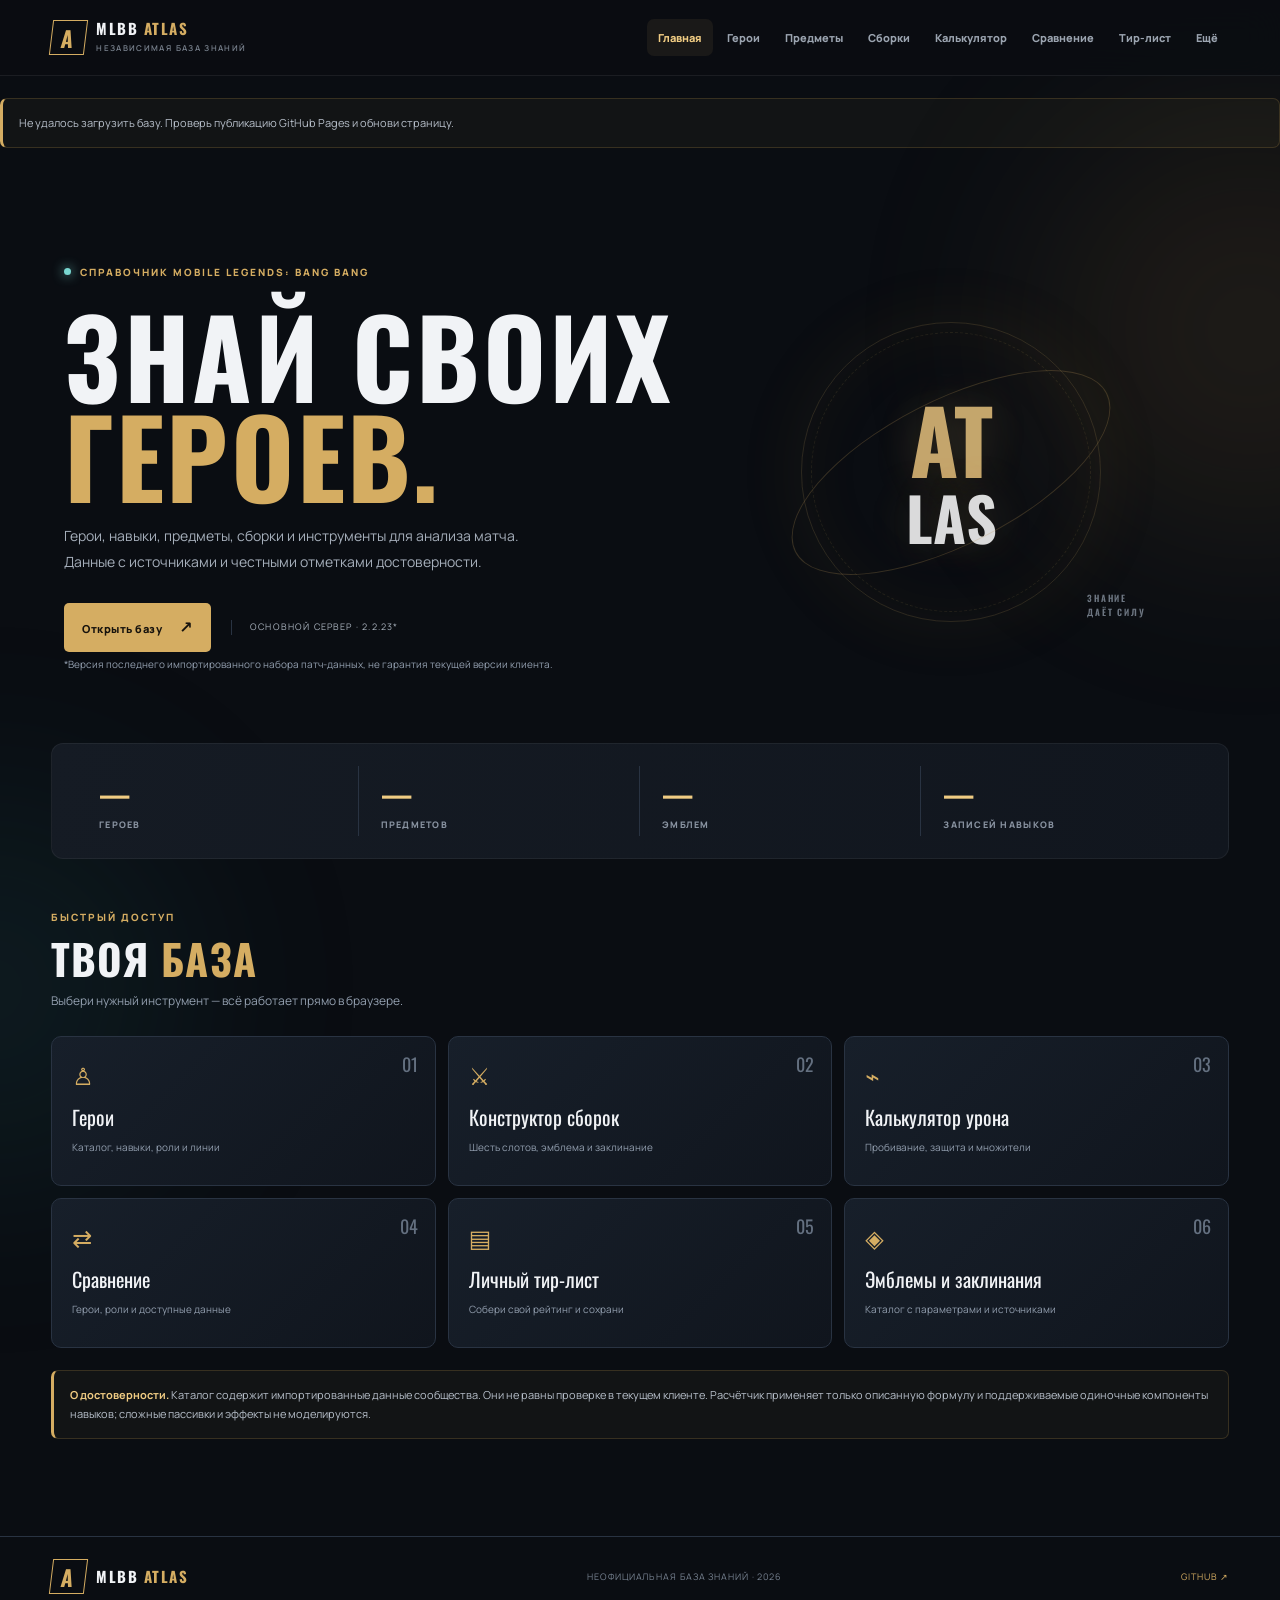
==== commit be5dac2e: "Polish remaining English labels in Russian site" ====
--- a/site/index.html
+++ b/site/index.html
@@ -17,7 +17,7 @@
 </nav></header>
 <main>
 <section class="view active" id="view-home">
-<div class="hero-banner"><div class="hero-copy"><div class="overline"><i class="live-dot"></i> СПРАВОЧНИК MOBILE LEGENDS: BANG BANG</div><h1>ЗНАЙ СВОИХ<br><em>ГЕРОЕВ.</em></h1><p>Герои, навыки, предметы, сборки и инструменты для анализа матча. Данные с источниками и честными отметками достоверности.</p><div class="hero-actions"><button class="primary-btn" data-view="heroes">Открыть базу <span>↗</span></button><span class="version-chip">ORIGINAL SERVER · 2.2.23*</span></div><small class="muted">*Версия последнего импортированного набора патч-данных, не гарантия текущей версии клиента.</small></div><div class="hero-art" aria-hidden="true"><div class="orbit orbit-one"></div><div class="orbit orbit-two"></div><div class="hero-glyph">AT<br><span>LAS</span></div><div class="art-caption">KNOWLEDGE<br>IS POWER</div></div></div>
+<div class="hero-banner"><div class="hero-copy"><div class="overline"><i class="live-dot"></i> СПРАВОЧНИК MOBILE LEGENDS: BANG BANG</div><h1>ЗНАЙ СВОИХ<br><em>ГЕРОЕВ.</em></h1><p>Герои, навыки, предметы, сборки и инструменты для анализа матча. Данные с источниками и честными отметками достоверности.</p><div class="hero-actions"><button class="primary-btn" data-view="heroes">Открыть базу <span>↗</span></button><span class="version-chip">ОСНОВНОЙ СЕРВЕР · 2.2.23*</span></div><small class="muted">*Версия последнего импортированного набора патч-данных, не гарантия текущей версии клиента.</small></div><div class="hero-art" aria-hidden="true"><div class="orbit orbit-one"></div><div class="orbit orbit-two"></div><div class="hero-glyph">AT<br><span>LAS</span></div><div class="art-caption">ЗНАНИЕ<br>ДАЁТ СИЛУ</div></div></div>
 <div class="metrics"><div><strong id="metric-heroes">—</strong><span>ГЕРОЕВ</span></div><div><strong id="metric-items">—</strong><span>ПРЕДМЕТОВ</span></div><div><strong id="metric-emblems">—</strong><span>ЭМБЛЕМ</span></div><div><strong id="metric-skills">—</strong><span>ЗАПИСЕЙ НАВЫКОВ</span></div></div>
 <div class="section-heading"><div><div class="overline">БЫСТРЫЙ ДОСТУП</div><h2>ТВОЯ <span>БАЗА</span></h2><p>Выбери нужный инструмент — всё работает прямо в браузере.</p></div></div>
 <div class="quick-grid">
@@ -47,7 +47,7 @@
 <div class="panel calc-controls"><h3>ПАРАМЕТРЫ УДАРА</h3><div class="form-grid"><label class="field">Запись навыка<select id="calc-skill"></select></label><label class="field">Тип урона<select id="damage-type"><option value="physical">Физический</option><option value="magic">Магический</option><option value="true">Чистый</option></select></label><label class="field">Точка диапазона<select id="endpoint"><option value="low">Нижняя граница</option><option value="high" selected>Верхняя граница</option></select></label></div><button class="primary-btn" id="run-calc">Рассчитать урон</button><div id="calc-result" class="calc-result"><span class="muted">Выбери атакующего, навык и параметры защиты.</span></div></div>
 <div class="notice"><b>Что не учитывается:</b> критический урон, уровни навыков между опубликованными границами, щиты, сопротивления по условиям, боевые эффекты заклинаний, синие/красные баффы и пассивки предметов. Переключатели баффов сохраняются как сценарий, но не меняют результат.</div></section>
 
-<section class="view" id="view-compare"><div class="section-heading"><div><div class="overline">АНАЛИЗ ПЕРСОНАЖЕЙ</div><h2>СРАВНЕНИЕ <span>ГЕРОЕВ</span></h2><p>Сравни роли, линии, набор навыков и количество записей патчей.</p></div></div><div class="compare-select"><label class="field">Первый герой<select id="compare-a"></select></label><span>VS</span><label class="field">Второй герой<select id="compare-b"></select></label></div><div id="compare-result" class="compare-grid"></div><div class="notice">В исходном каталоге нет надёжного единого набора базовых HP, защиты, атаки и винрейтов по каждому герою. Поэтому такие числа не подставляются и не сравниваются.</div></section>
+<section class="view" id="view-compare"><div class="section-heading"><div><div class="overline">АНАЛИЗ ПЕРСОНАЖЕЙ</div><h2>СРАВНЕНИЕ <span>ГЕРОЕВ</span></h2><p>Сравни роли, линии, набор навыков и количество записей патчей.</p></div></div><div class="compare-select"><label class="field">Первый герой<select id="compare-a"></select></label><span>ПРОТИВ</span><label class="field">Второй герой<select id="compare-b"></select></label></div><div id="compare-result" class="compare-grid"></div><div class="notice">В исходном каталоге нет надёжного единого набора базовых HP, защиты, атаки и винрейтов по каждому герою. Поэтому такие числа не подставляются и не сравниваются.</div></section>
 
 <section class="view" id="view-tier"><div class="section-heading"><div><div class="overline">ЛИЧНЫЙ РЕЙТИНГ</div><h2>МОЙ <span>ТИР-ЛИСТ</span></h2><p>Создай собственный рейтинг героев и сохрани его в браузере.</p></div></div><div class="tier-controls panel"><label class="field">Герой<select id="tier-hero"></select></label><label class="field">Тир<select id="tier-rank"><option>S</option><option>A</option><option>B</option><option>C</option><option>D</option></select></label><button class="primary-btn" id="tier-add">Добавить</button><button class="outline-btn" id="tier-clear">Очистить мой тир-лист</button></div><div class="tier-board" id="tier-board"></div><div class="notice">Это твой личный список, не объективный мета-рейтинг. Публичные тир-листы здесь не генерируются без проверяемой статистики, выборки и даты патча.</div></section>
 
--- a/site/styles.css
+++ b/site/styles.css
@@ -1,4 +1,4 @@
-:root{--bg:#0b0d12;--surface:#121720;--surface2:#171e29;--line:#252d39;--muted:#929cab;--text:#f1f3f6;--gold:#d5ad62;--gold2:#f0cc83;--cyan:#79d6d0;--radius:18px}*{box-sizing:border-box}html{scroll-behavior:smooth}body{margin:0;background:var(--bg);color:var(--text);font:14px/1.6 Manrope,system-ui,sans-serif;overflow-x:hidden}button,input,select{font:inherit}button{cursor:pointer}.ambient{position:fixed;z-index:-1;pointer-events:none;border-radius:50%;filter:blur(110px);opacity:.12}.ambient-a{width:420px;height:420px;right:-180px;top:120px;background:#bd8d43}.ambient-b{width:380px;height:380px;left:-200px;top:800px;background:#2a8d91}.topbar{height:82px;padding:0 max(calc((100vw - 1240px)/2),5vw);display:flex;align-items:center;justify-content:space-between;border-bottom:1px solid #ffffff12;background:#0b0d12eF;position:sticky;top:0;z-index:20;backdrop-filter:blur(18px)}.brand{display:flex;align-items:center;gap:12px;color:var(--text);text-decoration:none;font:700 15px/1.1 Oswald,sans-serif;letter-spacing:.1em}.brand b{color:var(--gold)}.brand small{display:block;color:#78818d;font:600 8px/1.6 Manrope,sans-serif;letter-spacing:.19em;margin-top:5px}.brand-mark{width:36px;height:36px;display:grid;place-items:center;border:1px solid var(--gold);color:var(--gold);font:700 22px Oswald;transform:skew(-7deg)}.main-nav{display:flex;gap:7px}.nav-link{border:0;background:none;color:#9ba4b0;padding:11px 16px;font-size:12px;font-weight:700;transition:.2s}.nav-link:hover,.nav-link.active{color:var(--gold2)}.nav-link.active{background:#d5ad6214;border-radius:8px}.mobile-menu{display:none;background:none;border:1px solid var(--line);color:var(--gold);padding:8px 12px;border-radius:8px}.hero-banner{max-width:1240px;margin:0 auto;padding:82px 5vw 70px;min-height:450px;display:flex;align-items:center;position:relative;overflow:hidden}.hero-copy{position:relative;z-index:2;max-width:610px}.overline{font-size:10px;letter-spacing:.2em;font-weight:800;color:var(--gold);display:flex;align-items:center;gap:9px}.live-dot{width:7px;height:7px;border-radius:50%;background:var(--cyan);box-shadow:0 0 12px var(--cyan)}h1,h2{font-family:Oswald,Impact,sans-serif;letter-spacing:.025em}h1{font-size:clamp(64px,9vw,112px);line-height:.93;margin:24px 0 18px;font-weight:700}h1 em{font-style:normal;color:var(--gold)}.hero-copy>p{max-width:480px;color:#a5aeba;font-size:14px;line-height:1.9}.hero-actions{display:flex;align-items:center;gap:22px;margin-top:30px}.primary-btn{border:0;background:var(--gold);color:#17130d;padding:13px 19px;border-radius:5px;font-size:11px;font-weight:800;letter-spacing:.05em}.primary-btn span{font-size:16px;margin-left:15px}.version-chip{font-size:9px;letter-spacing:.15em;color:#a9b2bd;border-left:1px solid var(--line);padding-left:20px}.hero-art{position:absolute;width:430px;height:430px;right:7%;top:50%;transform:translateY(-50%);display:grid;place-items:center;opacity:.88}.hero-art:before{content:"";position:absolute;inset:50px;border:1px solid #d5ad6235;border-radius:50%;box-shadow:0 0 90px #bd8d4317,inset 0 0 80px #bd8d4310}.orbit{position:absolute;border:1px solid #d5ad6240;border-radius:50%;transform:rotate(-27deg)}.orbit-one{width:370px;height:150px}.orbit-two{width:300px;height:300px;border-style:dashed;opacity:.5}.hero-glyph{font:700 90px/.75 Oswald,sans-serif;color:#e6c17d;text-align:center;letter-spacing:-.04em;text-shadow:0 0 45px #d5ad6244}.hero-glyph span{font-size:62px;color:#fff}.art-caption{position:absolute;right:0;bottom:60px;color:#7f8996;font:600 9px/1.5 Oswald;letter-spacing:.22em}.hero-index{position:absolute;right:5vw;bottom:32px;display:flex;align-items:center;gap:12px;color:var(--gold);font:12px Oswald}.hero-index i{height:1px;width:55px;background:var(--line)}.metrics{max-width:1140px;margin:0 auto 58px;padding:24px 32px;display:grid;grid-template-columns:repeat(4,1fr);background:linear-gradient(100deg,#151b24,#11161e);border:1px solid #ffffff0e;border-radius:12px}.metrics div{padding:4px 25px;border-right:1px solid var(--line);display:flex;flex-direction:column;gap:3px}.metrics div:last-child{border:0}.metrics strong{font:600 30px Oswald;color:var(--gold2)}.metrics span{font-size:9px;color:#8993a1;letter-spacing:.17em;font-weight:800}.content-section{max-width:1240px;margin:0 auto;padding:25px 5vw 70px;scroll-margin-top:100px}.section-heading{display:flex;align-items:end;justify-content:space-between;gap:20px;margin-bottom:27px}.section-heading h2,.about-panel h2{font-size:42px;line-height:1.1;margin:10px 0}.section-heading h2 span,.about-panel h2 span{color:var(--gold)}.section-heading p{margin:0;color:var(--muted);font-size:12px}.heading-side{display:flex;align-items:center;gap:18px;color:#8993a1;font-size:10px}.data-status{letter-spacing:.08em}.data-status i{display:inline-block;width:6px;height:6px;border-radius:50%;background:#79c9a0;margin-right:6px}.result-count{color:var(--gold)}.toolbar{display:flex;align-items:center;gap:13px;flex-wrap:wrap;margin-bottom:15px}.searchbox{height:44px;display:flex;align-items:center;gap:10px;padding:0 13px;background:#111720;border:1px solid var(--line);border-radius:7px;min-width:230px;flex:1;max-width:330px}.searchbox>span{font-size:22px;color:var(--gold)}.searchbox input{background:none;border:0;outline:0;color:var(--text);min-width:0;width:100%;font-size:12px}.searchbox input::placeholder{color:#727d8b}.searchbox kbd{font-size:10px;color:#7d8793;border:1px solid var(--line);padding:2px 6px;border-radius:4px}.filter-group{display:flex;gap:5px;flex-wrap:wrap}.filter,.lane{background:transparent;border:1px solid var(--line);border-radius:5px;color:#a0a9b5;padding:8px 11px;font-size:10px;font-weight:700;transition:.2s}.filter:hover,.filter.active,.lane:hover,.lane.active{background:#d5ad6218;border-color:#b68d4e;color:var(--gold2)}.icon-btn{height:40px;width:42px;border:1px solid var(--line);border-radius:6px;background:#111720;color:var(--gold);font-size:20px}.icon-btn.active{background:#d5ad6220}.lane-row{display:flex;align-items:center;gap:7px;margin:17px 0 23px;flex-wrap:wrap}.lane-row>span{font-size:9px;letter-spacing:.15em;color:#75808d;margin-right:6px;font-weight:800}.lane{border:0;padding:6px 10px}.hero-grid{display:grid;grid-template-columns:repeat(5,minmax(0,1fr));gap:13px}.hero-card{position:relative;min-width:0;overflow:hidden;border:1px solid #ffffff12;border-radius:9px;background:#141a23;cursor:pointer;transition:transform .22s,border-color .22s,box-shadow .22s}.hero-card:hover{transform:translateY(-4px);border-color:#caa35c99;box-shadow:0 12px 28px #0005}.portrait{height:176px;position:relative;overflow:hidden;background:radial-gradient(ellipse at 50% 35%,#3b3b40,#171c24 70%)}.portrait img{width:100%;height:100%;object-fit:cover;object-position:top center;transition:transform .4s;display:block}.hero-card:hover .portrait img{transform:scale(1.06)}.portrait:after{content:"";position:absolute;inset:35% 0 0;background:linear-gradient(transparent,#141a23)}.role-chip{position:absolute;left:9px;top:9px;z-index:2;padding:4px 7px;border-radius:3px;background:#0a0d12c9;color:#e1c184;font-size:8px;font-weight:800;letter-spacing:.08em}.favorite{position:absolute;right:8px;top:7px;z-index:3;border:0;background:#0a0d12b8;color:#aeb6c1;width:28px;height:28px;border-radius:50%;font-size:17px}.favorite.saved{color:var(--gold2)}.hero-info{padding:8px 11px 12px}.hero-name{font:600 18px/1.2 Oswald;white-space:nowrap;overflow:hidden;text-overflow:ellipsis}.hero-meta{display:flex;justify-content:space-between;gap:5px;color:#8c97a4;font-size:9px;margin-top:7px}.hero-meta span:last-child{text-align:right}.loading-state{grid-column:1/-1;display:grid;place-items:center;padding:60px;color:var(--muted)}.loader{width:26px;height:26px;border:2px solid var(--line);border-top-color:var(--gold);border-radius:50%;animation:spin .8s linear infinite}@keyframes spin{to{transform:rotate(360deg)}}.empty-state{text-align:center;color:var(--muted);padding:35px}.hidden{display:none!important}.pagination-note{color:#74808e;text-align:center;font-size:10px;padding:20px}.item-grid{display:grid;grid-template-columns:repeat(3,1fr);gap:12px}.item-card{background:var(--surface);border:1px solid var(--line);padding:17px;border-radius:9px}.item-card h3{font:600 19px Oswald;margin:0 0 4px}.item-card .item-category{color:var(--gold);font-size:9px;letter-spacing:.12em}.item-card p{color:#a0a9b5;font-size:11px;line-height:1.7}.item-card .item-cost{color:var(--gold2);font-weight:800}.skill-list{display:grid;gap:10px}.skill-card{background:var(--surface);border:1px solid var(--line);border-radius:9px;padding:17px}.skill-card-head{display:flex;justify-content:space-between;gap:10px;align-items:start}.skill-card h3{font:600 19px Oswald;margin:0}.skill-meta{font-size:10px;color:#929cab;margin-top:5px}.status-tag{font-size:9px;padding:4px 7px;border-radius:4px;background:#d5ad6218;color:var(--gold2);white-space:nowrap}.status-tag.verified{background:#3a9b701c;color:#8bd0aa}.skill-parameters{display:flex;gap:8px;flex-wrap:wrap;margin-top:13px}.parameter{background:#0c1118;border:1px solid #252d39;padding:7px 9px;border-radius:5px;font-size:10px;color:#c1c8d1}.source-link{display:inline-block;color:var(--cyan);font-size:10px;margin-top:12px;text-decoration:none}.select-wrap{display:flex;align-items:center;gap:8px;color:#7f8a98;font-size:9px;letter-spacing:.1em}.select-wrap select{background:#111720;border:1px solid var(--line);border-radius:6px;color:var(--text);padding:10px;font-size:11px}.about-panel{max-width:760px;padding:45px;background:linear-gradient(135deg,#171e29,#10151d);border:1px solid var(--line);border-radius:14px}.about-panel>p{color:#a3adba;line-height:1.9}.about-points{display:grid;grid-template-columns:1fr 1fr;gap:12px;margin:28px 0}.about-points div{padding:15px;background:#0b1017;border:1px solid var(--line);display:flex;gap:13px;align-items:center}.about-points b{font:20px Oswald;color:var(--gold)}.about-points span{font-size:11px;color:#bdc5ce}.about-panel .disclaimer{font-size:10px;color:#7f8996}.repo-link{color:var(--gold2);font-size:11px;text-decoration:none}footer{border-top:1px solid var(--line);padding:23px max(calc((100vw - 1140px)/2),5vw);display:flex;justify-content:space-between;align-items:center;color:#788391;font-size:9px;letter-spacing:.12em}.footer-brand{font-size:13px}.footer-brand .brand-mark{width:29px;height:29px;font-size:17px}.modal{position:fixed;inset:0;z-index:50;display:grid;place-items:center;padding:18px}.modal-backdrop{position:absolute;inset:0;background:#05070bd9;backdrop-filter:blur(8px)}.modal-card{position:relative;z-index:1;width:min(760px,100%);max-height:90vh;overflow:auto;background:#141b25;border:1px solid #d5ad6255;border-radius:13px;padding:26px;box-shadow:0 25px 100px #0009}.modal-close{position:absolute;right:14px;top:10px;border:0;background:none;color:#cbd2dc;font-size:28px}.modal-hero{display:grid;grid-template-columns:190px 1fr;gap:22px}.modal-portrait{width:100%;height:245px;object-fit:cover;object-position:top;border-radius:7px;background:#252b34}.modal-hero h2{font-size:34px;margin:5px 0}.modal-hero p{color:#a4aebb;font-size:11px}.modal-skills{margin-top:24px}.modal-skills h3{font:20px Oswald;color:var(--gold);letter-spacing:.06em}.modal-skill{padding:12px 0;border-bottom:1px solid var(--line)}.modal-skill b{font:16px Oswald}.modal-skill p{font-size:11px;color:#aab3bf;white-space:pre-line}.modal-actions{display:flex;gap:8px;margin-top:14px}.modal-actions button{border:1px solid var(--line);background:#0d131b;color:var(--gold2);border-radius:5px;padding:8px 12px;font-size:10px}
-@media(max-width:950px){.hero-grid{grid-template-columns:repeat(4,minmax(0,1fr))}.hero-art{right:-8%;opacity:.45}.metrics{margin-left:5vw;margin-right:5vw}.main-nav{gap:0}.nav-link{padding:10px 9px}}
-@media(max-width:650px){.topbar{height:66px;padding:0 18px}.mobile-menu{display:block}.main-nav{display:none;position:absolute;top:65px;left:0;right:0;background:#111720;border-bottom:1px solid var(--line);padding:10px;flex-direction:column}.main-nav.open{display:flex}.nav-link{text-align:left}.hero-banner{padding:62px 22px 72px;min-height:400px}.hero-art{width:280px;height:280px;right:-85px;top:58%;opacity:.25}.hero-glyph{font-size:64px}.hero-glyph span{font-size:45px}.orbit-one{width:250px;height:100px}.orbit-two{width:220px;height:220px}.hero-index{bottom:22px}.metrics{margin:0 16px 40px;padding:18px 10px;grid-template-columns:repeat(2,1fr);gap:13px}.metrics div{padding:6px 12px;border-right:0}.metrics div:nth-child(odd){border-right:1px solid var(--line)}.metrics strong{font-size:25px}.metrics span{font-size:8px}.content-section{padding:18px 16px 50px}.section-heading{align-items:start;flex-direction:column}.section-heading h2{font-size:35px}.heading-side{width:100%;justify-content:space-between}.toolbar{gap:9px}.searchbox{max-width:none;flex-basis:100%}.filter-group{gap:5px}.filter{padding:7px 8px;font-size:9px}.hero-grid{grid-template-columns:repeat(3,minmax(0,1fr));gap:8px}.portrait{height:135px}.hero-info{padding:7px 8px 10px}.hero-name{font-size:15px}.hero-meta{font-size:8px}.role-chip{font-size:7px;left:6px;top:6px}.favorite{right:5px;top:5px;width:25px;height:25px}.item-grid{grid-template-columns:1fr}.skill-toolbar .select-wrap{flex:1;justify-content:space-between}.about-panel{padding:24px}.about-points{grid-template-columns:1fr}.modal-card{padding:20px 15px}.modal-hero{grid-template-columns:110px 1fr;gap:13px}.modal-portrait{height:175px}.modal-hero h2{font-size:26px}.modal-hero p{font-size:10px}footer{padding:20px 16px;gap:12px;flex-wrap:wrap;font-size:8px}}
-@media(max-width:370px){.hero-grid{grid-template-columns:repeat(2,minmax(0,1fr))}.portrait{height:155px}.hero-actions{gap:12px;flex-wrap:wrap}.version-chip{padding-left:12px}}
+:root{--bg:#0a0d12;--surface:#121923;--surface2:#192230;--line:#293342;--muted:#929eae;--text:#f1f3f6;--gold:#d5ad62;--gold2:#f0cc83;--cyan:#79d6d0;--red:#b95f58}*{box-sizing:border-box}html{scroll-behavior:smooth}body{margin:0;background:var(--bg);color:var(--text);font:14px/1.6 Manrope,system-ui,sans-serif;overflow-x:hidden}button,input,select{font:inherit}button{cursor:pointer;color:inherit}.ambient{position:fixed;z-index:-1;pointer-events:none;border-radius:50%;filter:blur(110px);opacity:.12}.ambient-a{width:420px;height:420px;right:-180px;top:120px;background:#bd8d43}.ambient-b{width:380px;height:380px;left:-200px;top:800px;background:#2a8d91}.topbar{min-height:76px;padding:10px max(calc((100vw - 1280px)/2),4vw);display:flex;align-items:center;justify-content:space-between;gap:18px;border-bottom:1px solid #ffffff12;background:#0b0d12ed;position:sticky;top:0;z-index:20;backdrop-filter:blur(18px)}.brand{display:flex;align-items:center;gap:10px;color:var(--text);text-decoration:none;font:700 15px/1.1 Oswald,sans-serif;letter-spacing:.1em;white-space:nowrap}.brand b{color:var(--gold)}.brand small{display:block;color:#78818d;font:600 8px/1.6 Manrope,sans-serif;letter-spacing:.17em;margin-top:5px}.brand-mark{width:35px;height:35px;display:grid;place-items:center;border:1px solid var(--gold);color:var(--gold);font:700 22px Oswald;transform:skew(-7deg)}.main-nav{display:flex;gap:3px;flex-wrap:wrap;justify-content:flex-end}.nav-link{border:0;background:none;color:#9ba4b0;padding:10px 11px;font-size:11px;font-weight:800;transition:.2s;border-radius:7px}.nav-link:hover,.nav-link.active{color:var(--gold2);background:#d5ad6214}.mobile-menu{display:none;background:none;border:1px solid var(--line);color:var(--gold);padding:8px 12px;border-radius:8px}.view{display:none;max-width:1280px;margin:0 auto;padding:32px 4vw 75px;min-height:65vh}.view.active{display:block}.hero-banner{padding:62px 1vw 68px;min-height:400px;display:flex;align-items:center;position:relative;overflow:hidden}.hero-copy{position:relative;z-index:2;max-width:610px}.overline{font-size:10px;letter-spacing:.2em;font-weight:800;color:var(--gold);display:flex;align-items:center;gap:9px}.live-dot{width:7px;height:7px;border-radius:50%;background:var(--cyan);box-shadow:0 0 12px var(--cyan)}h1,h2,h3{font-family:Oswald,Impact,sans-serif;letter-spacing:.025em}h1{font-size:clamp(62px,9vw,108px);line-height:.93;margin:24px 0 18px}h1 em{font-style:normal;color:var(--gold)}.hero-copy>p{max-width:490px;color:#a5aeba;font-size:14px;line-height:1.9}.hero-actions{display:flex;align-items:center;gap:20px;margin-top:27px}.primary-btn{border:0;background:var(--gold);color:#17130d;padding:12px 18px;border-radius:5px;font-size:11px;font-weight:900;letter-spacing:.05em}.primary-btn:hover{background:var(--gold2)}.primary-btn span{font-size:16px;margin-left:14px}.primary-btn.full{width:100%;margin-top:15px}.version-chip{font-size:9px;letter-spacing:.13em;color:#a9b2bd;border-left:1px solid var(--line);padding-left:18px}.hero-art{position:absolute;width:390px;height:390px;right:7%;top:50%;transform:translateY(-50%);display:grid;place-items:center;opacity:.85}.hero-art:before{content:"";position:absolute;inset:45px;border:1px solid #d5ad6235;border-radius:50%;box-shadow:0 0 90px #bd8d4317,inset 0 0 80px #bd8d4310}.orbit{position:absolute;border:1px solid #d5ad6240;border-radius:50%;transform:rotate(-27deg)}.orbit-one{width:350px;height:145px}.orbit-two{width:280px;height:280px;border-style:dashed;opacity:.5}.hero-glyph{font:700 88px/.75 Oswald;color:#e6c17d;text-align:center;text-shadow:0 0 45px #d5ad6244}.hero-glyph span{font-size:60px;color:#fff}.art-caption{position:absolute;right:0;bottom:48px;color:#7f8996;font:600 9px/1.5 Oswald;letter-spacing:.22em}.metrics{margin:0 auto 50px;padding:22px 25px;display:grid;grid-template-columns:repeat(4,1fr);background:linear-gradient(100deg,#151b24,#11161e);border:1px solid #ffffff0e;border-radius:12px}.metrics div{padding:4px 22px;border-right:1px solid var(--line);display:flex;flex-direction:column;gap:3px}.metrics div:last-child{border:0}.metrics strong{font:600 30px Oswald;color:var(--gold2)}.metrics span{font-size:9px;color:#8993a1;letter-spacing:.14em;font-weight:800}.section-heading{display:flex;align-items:end;justify-content:space-between;gap:20px;margin:15px 0 25px}.section-heading h2{font-size:42px;line-height:1.1;margin:10px 0}.section-heading h2 span{color:var(--gold)}.section-heading p{margin:0;color:var(--muted);font-size:12px}.result-count{color:var(--gold);font-size:11px}.quick-grid{display:grid;grid-template-columns:repeat(3,1fr);gap:12px}.quick-card{text-align:left;position:relative;min-height:150px;padding:20px;background:linear-gradient(135deg,#171f2a,#10151d);border:1px solid var(--line);border-radius:10px;display:flex;flex-direction:column;align-items:flex-start;gap:7px;transition:.2s}.quick-card:hover{border-color:#b68d4e;transform:translateY(-3px)}.quick-card>b{position:absolute;right:17px;top:14px;color:#647080;font:18px Oswald}.quick-icon{font-size:24px;color:var(--gold)}.quick-card strong{font:20px Oswald}.quick-card small{color:var(--muted);font-size:10px}.notice{margin:22px 0;padding:14px 16px;border:1px solid #806a3a55;border-left:3px solid var(--gold);border-radius:7px;background:#d5ad620b;color:#b8c0cb;font-size:11px;line-height:1.8}.notice b{color:var(--gold2)}.notice.compact{font-size:10px;margin:12px 0}.toolbar{display:flex;align-items:center;gap:10px;flex-wrap:wrap;margin-bottom:15px}.searchbox{height:42px;display:flex;align-items:center;gap:10px;padding:0 13px;background:#111720;border:1px solid var(--line);border-radius:7px;min-width:220px;flex:1;max-width:340px;color:var(--gold);font-size:20px}.searchbox input{background:none;border:0;outline:0;color:var(--text);min-width:0;width:100%;font-size:12px}.searchbox input::placeholder{color:#727d8b}.filter-group,.library-tabs{display:flex;gap:5px;flex-wrap:wrap}.filter,.lane,.outline-btn{background:transparent;border:1px solid var(--line);border-radius:5px;color:#a0a9b5;padding:8px 10px;font-size:10px;font-weight:800;transition:.2s}.filter:hover,.filter.active,.lane:hover,.lane.active,.outline-btn:hover{background:#d5ad6218;border-color:#b68d4e;color:var(--gold2)}.outline-btn{height:39px}.lane-row{display:flex;align-items:center;gap:7px;margin:16px 0 21px;flex-wrap:wrap}.lane-row>span{font-size:9px;letter-spacing:.15em;color:#75808d;margin-right:6px;font-weight:800}.lane{border:0;padding:6px 10px}.hero-grid{display:grid;grid-template-columns:repeat(5,minmax(0,1fr));gap:12px}.hero-card{position:relative;min-width:0;overflow:hidden;border:1px solid #ffffff12;border-radius:9px;background:#141a23;cursor:pointer;transition:.2s}.hero-card:hover{transform:translateY(-4px);border-color:#caa35c99;box-shadow:0 12px 28px #0005}.portrait{height:170px;position:relative;overflow:hidden;background:radial-gradient(ellipse at 50% 35%,#3b3b40,#171c24 70%)}.portrait img{width:100%;height:100%;object-fit:cover;object-position:top center;display:block}.portrait:after{content:"";position:absolute;inset:35% 0 0;background:linear-gradient(transparent,#141a23);pointer-events:none}.role-chip{position:absolute;left:8px;top:8px;z-index:2;padding:4px 7px;border-radius:3px;background:#0a0d12d9;color:#e1c184;font-size:8px;font-weight:800}.favorite{position:absolute;right:7px;top:6px;z-index:3;border:0;background:#0a0d12c9;color:#aeb6c1;width:29px;height:29px;border-radius:50%;font-size:17px}.favorite.saved{color:var(--gold2)}.hero-info{padding:8px 10px 11px}.hero-name{font:600 18px/1.2 Oswald;white-space:nowrap;overflow:hidden;text-overflow:ellipsis}.hero-meta{display:flex;justify-content:space-between;gap:5px;color:#8c97a4;font-size:9px;margin-top:7px}.empty-state{text-align:center;color:var(--muted);padding:35px}.hidden{display:none!important}.item-grid{display:grid;grid-template-columns:repeat(3,1fr);gap:11px}.item-card,.skill-card,.library-card{background:var(--surface);border:1px solid var(--line);padding:16px;border-radius:9px}.item-card h3{font:600 19px Oswald;margin:3px 0}.item-category{color:var(--gold);font-size:9px;letter-spacing:.12em}.item-cost{color:var(--gold2);font-weight:800;font-size:11px}.item-card p,.library-card p{color:#a0a9b5;font-size:11px;line-height:1.7}.muted{color:var(--muted);font-size:10px}.stat-chips{display:flex;flex-wrap:wrap;gap:6px;margin-top:9px}.stat-chip,.parameter{background:#0c1118;border:1px solid #252d39;padding:6px 8px;border-radius:5px;font-size:10px;color:#c1c8d1}.workspace,.calc-grid{display:grid;grid-template-columns:1fr 1fr;gap:14px}.panel{background:linear-gradient(145deg,#171e29,#111720);border:1px solid var(--line);border-radius:10px;padding:20px;min-width:0}.panel h3{font-size:18px;margin:0 0 16px;color:var(--gold2)}.field{display:flex;flex-direction:column;gap:6px;color:#9ca7b5;font-size:10px;font-weight:800;margin:0 0 13px}.field input,.field select,.side-form input,.side-form select{width:100%;min-width:0;background:#0c1118;color:var(--text);border:1px solid var(--line);border-radius:6px;padding:10px;font-size:11px;outline:none}.field input:focus,.field select:focus,.side-form input:focus{border-color:#b68d4e}.field-label{font-size:10px;color:#9ca7b5;font-weight:800;margin:8px 0}.slot-grid{display:grid;grid-template-columns:repeat(2,1fr);gap:8px}.saved-list{display:grid;gap:9px}.saved-build{padding:12px;background:#0d131b;border:1px solid var(--line);border-radius:7px;display:flex;justify-content:space-between;gap:10px;align-items:center}.saved-build strong{display:block;font:17px Oswald}.saved-build small{color:var(--muted);font-size:9px}.saved-build button,.remove-btn{border:1px solid var(--line);background:none;color:#d08a7f;border-radius:5px;padding:6px 8px;font-size:10px}.side-form{display:grid;grid-template-columns:1fr 1fr;gap:8px}.side-form .field{margin:0}.side-form .wide{grid-column:1/-1}.checkline{display:flex;gap:10px;align-items:center;color:#aeb8c5;font-size:10px;margin:5px 0}.form-grid{display:grid;grid-template-columns:repeat(3,1fr);gap:10px}.calc-controls{margin-top:14px}.calc-result{margin-top:16px;padding:16px;background:#0b1119;border:1px solid var(--line);border-radius:8px;min-height:65px}.result-number{font:36px Oswald;color:var(--gold2)}.result-detail{font-size:10px;color:#a7b1bd;line-height:1.8}.compare-select{display:grid;grid-template-columns:1fr auto 1fr;align-items:end;gap:15px}.compare-select>span{font:22px Oswald;color:var(--gold);padding-bottom:22px}.compare-grid{display:grid;grid-template-columns:1fr 1fr;gap:12px;margin-top:15px}.compare-card{background:var(--surface);border:1px solid var(--line);border-radius:9px;padding:18px}.compare-card h3{font-size:25px;margin:0;color:var(--gold2)}.compare-card p{color:#aab3bf;font-size:11px}.compare-card li{font-size:11px;color:#b9c2cd;margin:5px 0}.tier-controls{display:flex;align-items:end;gap:12px;flex-wrap:wrap}.tier-controls .field{min-width:180px;flex:1;margin:0}.tier-board{display:grid;gap:8px;margin-top:15px}.tier-row{display:grid;grid-template-columns:70px 1fr;min-height:75px;border:1px solid var(--line);border-radius:8px;overflow:hidden;background:#111720}.tier-label{display:grid;place-items:center;background:#d5ad6218;color:var(--gold2);font:28px Oswald}.tier-members{display:flex;align-items:center;gap:8px;flex-wrap:wrap;padding:10px}.tier-member{display:flex;align-items:center;gap:7px;background:#1a2330;border:1px solid var(--line);padding:5px 8px;border-radius:6px;font-size:10px}.tier-member button{border:0;background:none;color:#d18a80;font-size:14px}.library-tabs{margin-bottom:16px}.library-list{display:grid;grid-template-columns:repeat(3,1fr);gap:11px}.library-card h3{margin:0;font:20px Oswald}.skill-list{display:grid;gap:10px}.skill-card h3{font:19px Oswald;margin:0}.skill-meta{font-size:10px;color:#929cab;margin-top:5px}.skill-head{display:flex;justify-content:space-between;gap:10px}.status-tag{font-size:9px;padding:4px 7px;border-radius:4px;background:#d5ad6218;color:var(--gold2);white-space:nowrap;height:max-content}.status-tag.verified{background:#3a9b701c;color:#8bd0aa}.skill-parameters{display:flex;gap:7px;flex-wrap:wrap;margin-top:12px}.source-link{display:inline-block;color:var(--cyan);font-size:10px;margin-top:10px;text-decoration:none}.source-link:hover{text-decoration:underline}.modal{position:fixed;inset:0;z-index:50;display:grid;place-items:center;padding:18px}.modal-backdrop{position:absolute;inset:0;background:#05070bdc;backdrop-filter:blur(5px)}.modal-card{position:relative;width:min(850px,100%);max-height:90vh;overflow:auto;background:#141b25;border:1px solid #46505e;border-radius:12px;padding:25px;box-shadow:0 25px 80px #0009}.modal-close{position:absolute;right:12px;top:8px;border:0;background:none;color:#c7ced7;font-size:27px}.modal-hero{display:grid;grid-template-columns:180px 1fr;gap:20px;align-items:center}.modal-portrait{width:180px;height:210px;object-fit:cover;object-position:top;border-radius:8px;background:#202a36}.modal-hero h2{font-size:36px;margin:8px 0;color:var(--gold2)}.modal-skill{border-top:1px solid var(--line);padding:12px 0}.modal-skill p{font-size:11px;color:#aeb8c5;white-space:pre-line}.modal-actions{display:flex;gap:8px;flex-wrap:wrap;margin-top:14px}.modal-actions button{background:#202a36;border:1px solid var(--line);padding:8px 11px;border-radius:5px;font-size:10px}.toast{position:fixed;bottom:18px;left:50%;transform:translate(-50%,20px);opacity:0;pointer-events:none;z-index:70;background:#202b38;border:1px solid #697789;color:white;border-radius:7px;padding:10px 16px;font-size:11px;transition:.2s}.toast.show{opacity:1;transform:translate(-50%,0)}footer{border-top:1px solid var(--line);padding:22px max(calc((100vw - 1280px)/2),4vw);display:flex;align-items:center;justify-content:space-between;gap:15px;color:#778291;font-size:9px;letter-spacing:.1em}.footer-brand small{display:none}footer>a:last-child{color:var(--gold);text-decoration:none}
+@media(max-width:1050px){.topbar{padding-inline:3vw}.nav-link{padding:9px 7px;font-size:10px}.hero-grid{grid-template-columns:repeat(4,minmax(0,1fr))}.hero-art{right:0;opacity:.45}.view{padding-inline:3vw}}
+@media(max-width:760px){.topbar{min-height:65px}.mobile-menu{display:block}.main-nav{display:none;position:absolute;top:64px;left:0;right:0;background:#0c1119;border-bottom:1px solid var(--line);padding:10px;grid-template-columns:repeat(2,1fr);z-index:30}.main-nav.open{display:grid}.nav-link{text-align:left;padding:12px}.view{padding:20px 4vw 55px}.hero-banner{min-height:360px;padding:40px 0}.hero-art{width:270px;height:270px;right:-90px;opacity:.24}.orbit-one{width:240px}.orbit-two{width:210px}.hero-glyph{font-size:60px}.hero-glyph span{font-size:44px}.hero-index{display:none}.metrics{grid-template-columns:repeat(2,1fr);padding:13px}.metrics div{padding:10px;border-right:0;border-bottom:1px solid var(--line)}.metrics div:nth-child(odd){border-right:1px solid var(--line)}.metrics div:nth-child(n+3){border-bottom:0}.metrics strong{font-size:25px}.quick-grid{grid-template-columns:repeat(2,1fr)}.quick-card{min-height:135px;padding:14px}.section-heading{align-items:start;flex-direction:column;gap:7px}.section-heading h2{font-size:34px}.hero-grid{grid-template-columns:repeat(3,minmax(0,1fr));gap:8px}.portrait{height:135px}.hero-name{font-size:16px}.hero-meta{font-size:8px}.item-grid,.library-list{grid-template-columns:repeat(2,1fr)}.workspace,.calc-grid{grid-template-columns:1fr}.form-grid{grid-template-columns:1fr 1fr}.compare-select{grid-template-columns:1fr}.compare-select>span{display:none}.compare-grid{grid-template-columns:1fr}.modal-hero{grid-template-columns:105px 1fr;gap:12px}.modal-portrait{width:105px;height:145px}.modal-card{padding:18px}.tier-controls{align-items:stretch}.tier-controls .field{min-width:100%}footer{flex-wrap:wrap;padding:18px 4vw}}
+@media(max-width:420px){.hero-grid{grid-template-columns:repeat(2,minmax(0,1fr))}.portrait{height:155px}.item-grid,.library-list,.quick-grid{grid-template-columns:1fr}.side-form{grid-template-columns:1fr}.side-form .wide{grid-column:auto}.form-grid{grid-template-columns:1fr}.hero-actions{align-items:flex-start;flex-direction:column}.version-chip{border-left:0;padding-left:0}.section-heading h2{font-size:30px}}
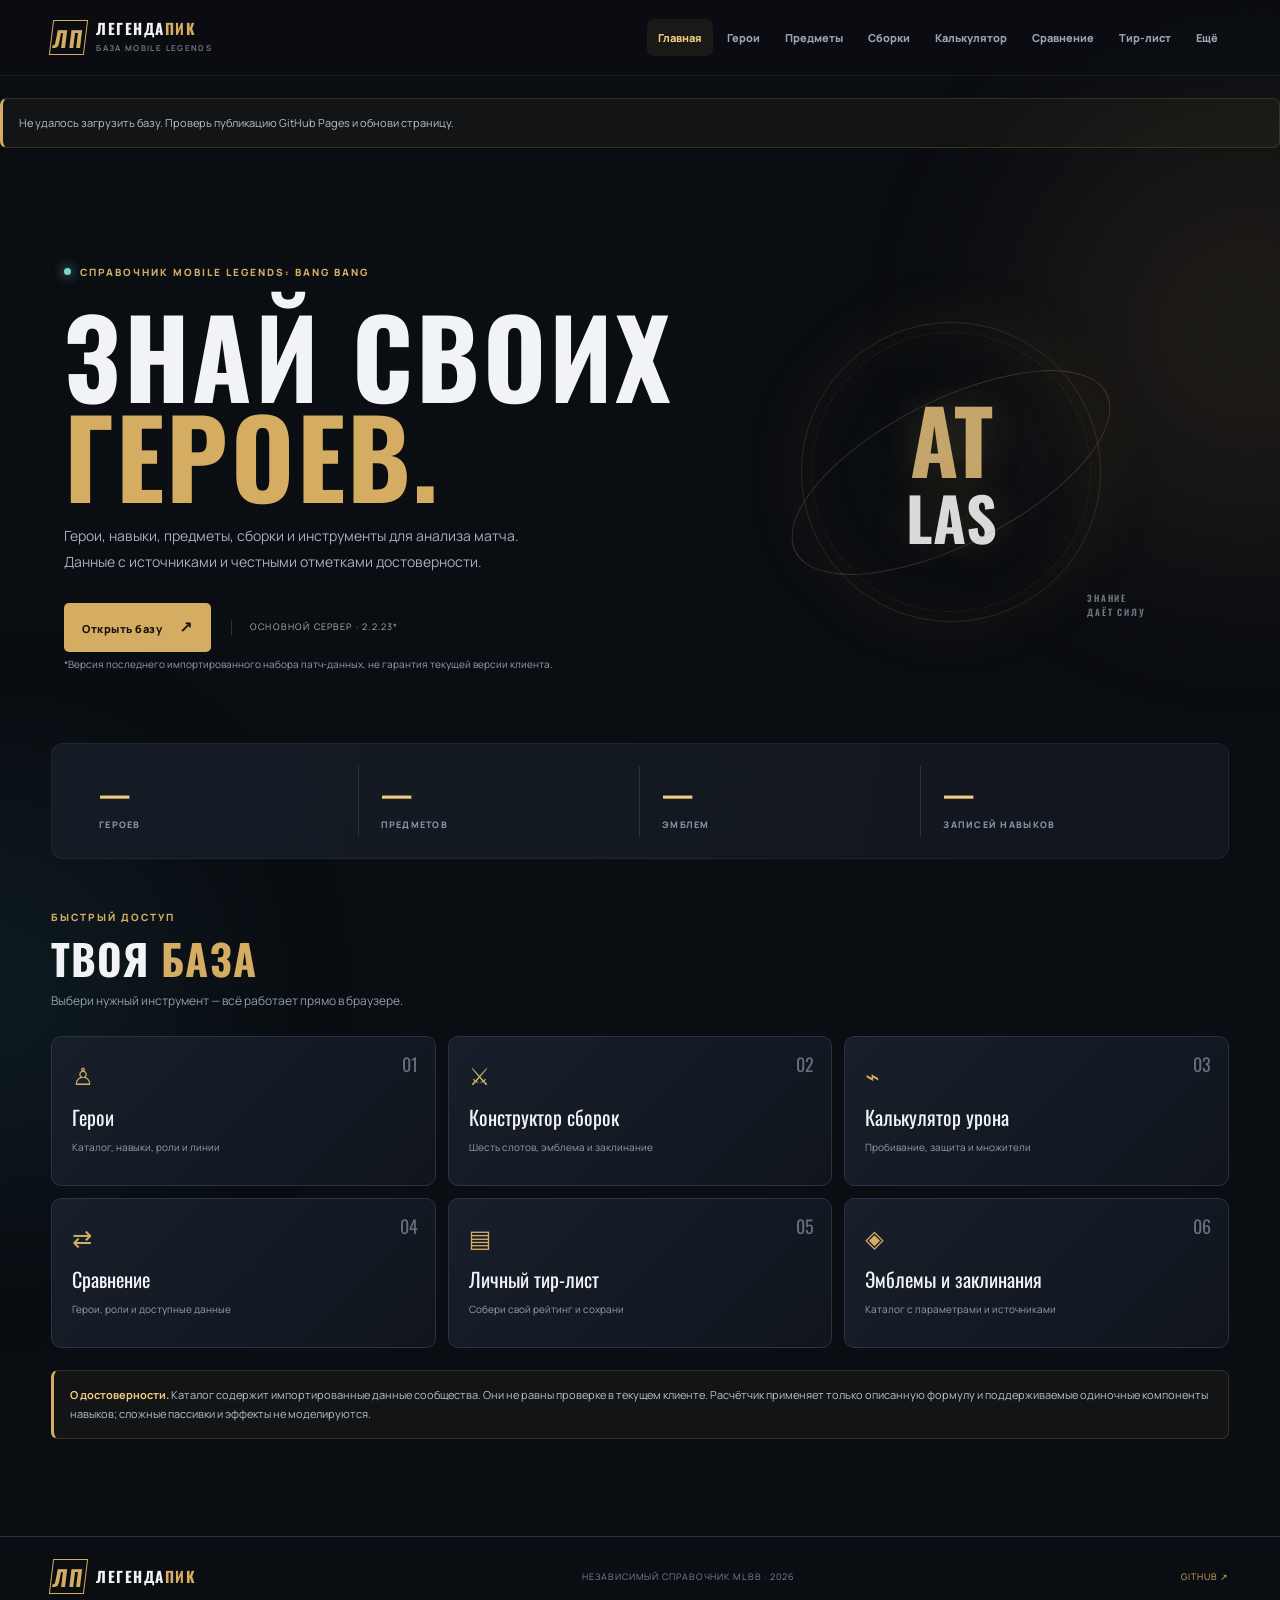
==== commit d87c3e3b: "Rebrand website as ЛегендаПик" ====
--- a/site/index.html
+++ b/site/index.html
@@ -2,15 +2,15 @@
 <html lang="ru">
 <head>
 <meta charset="utf-8"><meta name="viewport" content="width=device-width,initial-scale=1,viewport-fit=cover">
-<meta name="theme-color" content="#0a0d12"><meta name="description" content="MLBB Atlas — русская база героев, навыков, предметов, сборок и калькулятор Mobile Legends: Bang Bang.">
+<meta name="theme-color" content="#0a0d12"><meta name="description" content="ЛегендаПик — независимая русская база героев, навыков и аналитики Mobile Legends: Bang Bang.">
 <link rel="manifest" href="./manifest.webmanifest"><link rel="icon" href="./icon.svg" type="image/svg+xml">
 <link rel="preconnect" href="https://fonts.googleapis.com"><link rel="preconnect" href="https://fonts.gstatic.com" crossorigin>
 <link href="https://fonts.googleapis.com/css2?family=Manrope:wght@400;500;600;700;800&family=Oswald:wght@500;600;700&display=swap" rel="stylesheet">
-<link rel="stylesheet" href="./styles.css"><title>MLBB Atlas — база знаний</title>
+<link rel="stylesheet" href="./styles.css"><title>ЛегендаПик — база знаний MLBB</title>
 </head>
 <body>
 <div class="ambient ambient-a"></div><div class="ambient ambient-b"></div>
-<header class="topbar"><a class="brand" href="./" data-view="home"><span class="brand-mark">A</span><span>MLBB <b>ATLAS</b><small>НЕЗАВИСИМАЯ БАЗА ЗНАНИЙ</small></span></a>
+<header class="topbar"><a class="brand" href="./" data-view="home"><span class="brand-mark">ЛП</span><span>ЛЕГЕНДА<b>ПИК</b><small>БАЗА MOBILE LEGENDS</small></span></a>
 <button class="mobile-menu" id="mobile-menu" aria-label="Открыть меню">☰</button>
 <nav class="main-nav" id="main-nav">
 <button class="nav-link active" data-view="home">Главная</button><button class="nav-link" data-view="heroes">Герои</button><button class="nav-link" data-view="items">Предметы</button><button class="nav-link" data-view="builds">Сборки</button><button class="nav-link" data-view="calculator">Калькулятор</button><button class="nav-link" data-view="compare">Сравнение</button><button class="nav-link" data-view="tier">Тир-лист</button><button class="nav-link" data-view="library">Ещё</button>
@@ -53,7 +53,7 @@
 
 <section class="view" id="view-library"><div class="section-heading"><div><div class="overline">ДОПОЛНИТЕЛЬНЫЕ ДАННЫЕ</div><h2>ЭМБЛЕМЫ <span>И ЗАКЛИНАНИЯ</span></h2><p>Справочник всех загруженных наборов и источников.</p></div></div><div class="library-tabs"><button class="filter active" data-library="emblems">Эмблемы</button><button class="filter" data-library="spells">Боевые заклинания</button><button class="filter" data-library="skills">Навыки и патчи</button><button class="filter" data-library="about">О проекте и источниках</button></div><div id="library-content"></div></section>
 </main>
-<footer><a class="brand footer-brand" href="./" data-view="home"><span class="brand-mark">A</span><span>MLBB <b>ATLAS</b></span></a><span>НЕОФИЦИАЛЬНАЯ БАЗА ЗНАНИЙ · 2026</span><a href="https://github.com/azartworld55-ctrl/mlbb-atlas" target="_blank" rel="noopener">GITHUB ↗</a></footer>
+<footer><a class="brand footer-brand" href="./" data-view="home"><span class="brand-mark">ЛП</span><span>ЛЕГЕНДА<b>ПИК</b></span></a><span>НЕЗАВИСИМЫЙ СПРАВОЧНИК MLBB · 2026</span><a href="https://github.com/azartworld55-ctrl/mlbb-atlas" target="_blank" rel="noopener">GITHUB ↗</a></footer>
 <div class="modal hidden" id="modal" role="dialog" aria-modal="true"><div class="modal-backdrop" data-close></div><article class="modal-card"><button class="modal-close" data-close aria-label="Закрыть">×</button><div id="modal-content"></div></article></div>
 <div id="toast" class="toast" role="status"></div><script src="./app.js"></script>
 </body></html>
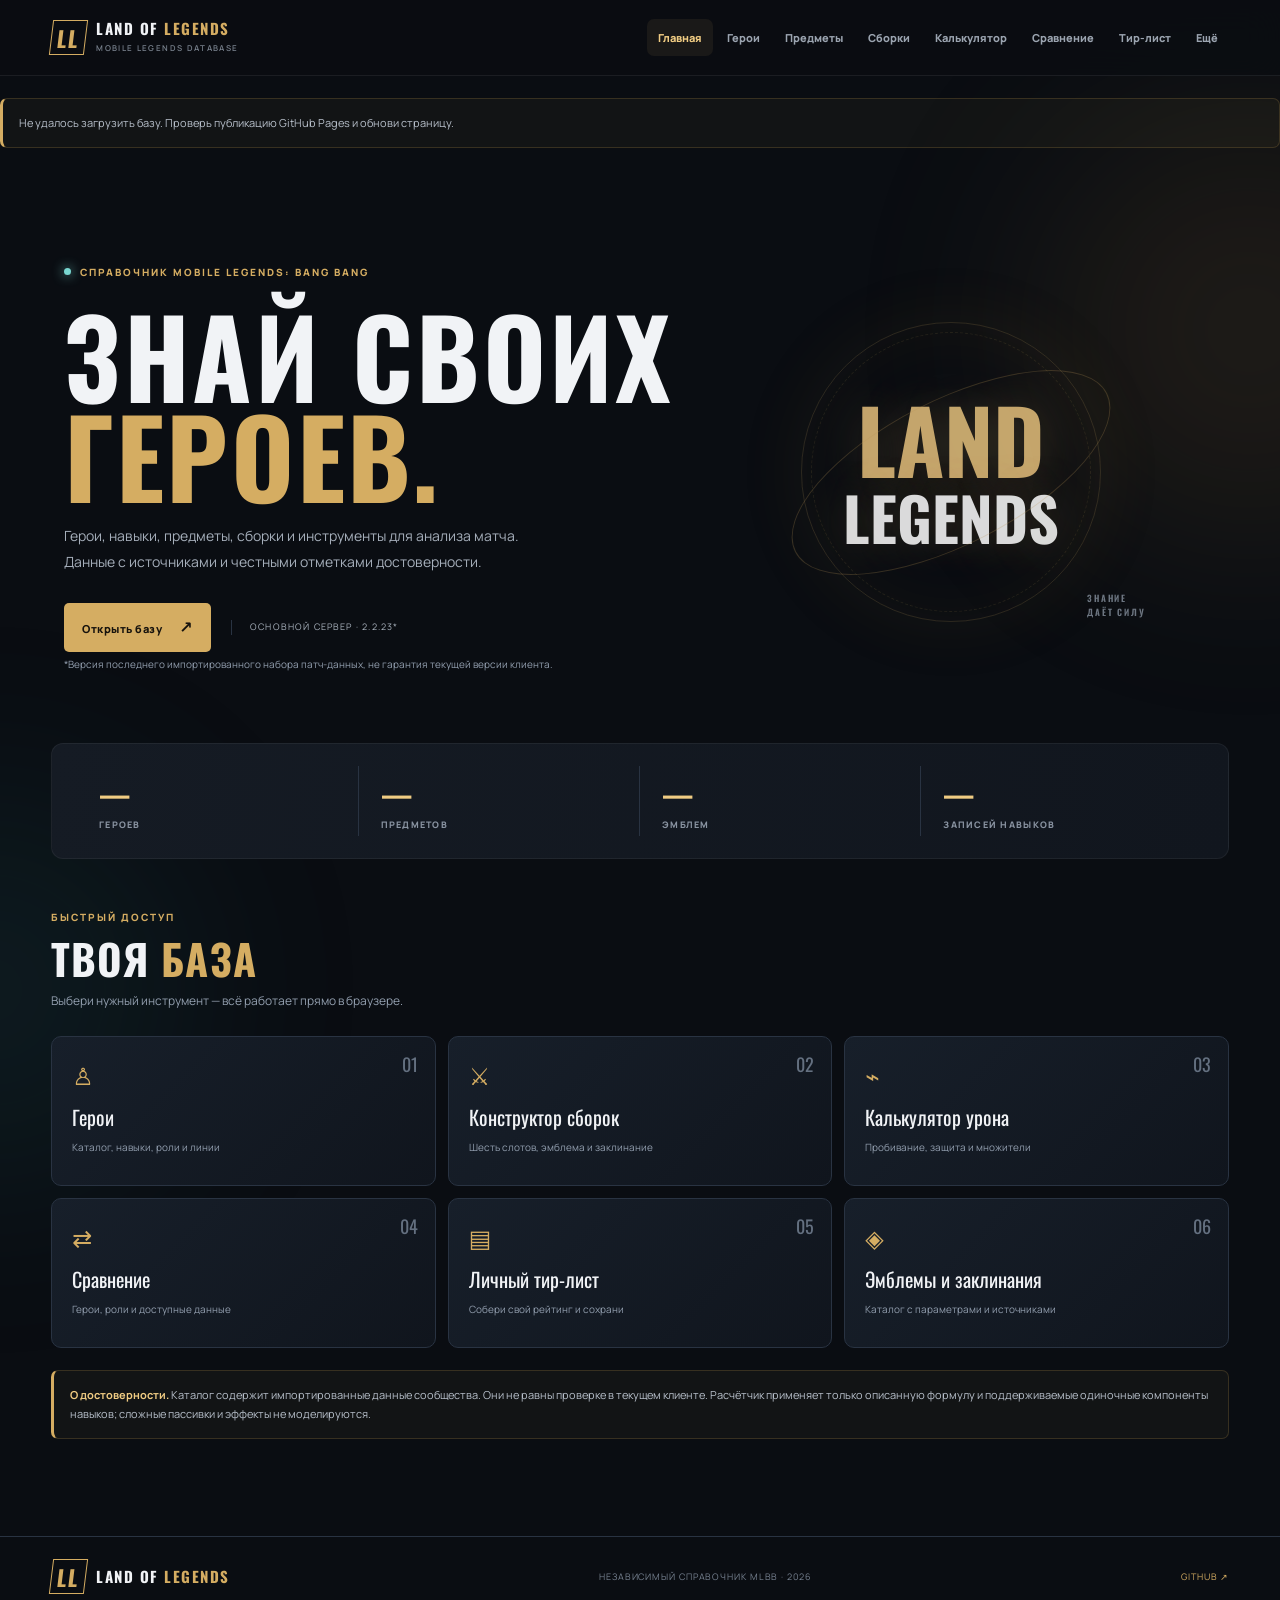
==== commit a9f1e7bb: "Rebrand site to Land of Legends" ====
--- a/site/index.html
+++ b/site/index.html
@@ -2,22 +2,22 @@
 <html lang="ru">
 <head>
 <meta charset="utf-8"><meta name="viewport" content="width=device-width,initial-scale=1,viewport-fit=cover">
-<meta name="theme-color" content="#0a0d12"><meta name="description" content="ЛегендаПик — независимая русская база героев, навыков и аналитики Mobile Legends: Bang Bang.">
+<meta name="theme-color" content="#0a0d12"><meta name="description" content="Land of Legends — независимая база героев, навыков и аналитики Mobile Legends: Bang Bang.">
 <link rel="manifest" href="./manifest.webmanifest"><link rel="icon" href="./icon.svg" type="image/svg+xml">
 <link rel="preconnect" href="https://fonts.googleapis.com"><link rel="preconnect" href="https://fonts.gstatic.com" crossorigin>
 <link href="https://fonts.googleapis.com/css2?family=Manrope:wght@400;500;600;700;800&family=Oswald:wght@500;600;700&display=swap" rel="stylesheet">
-<link rel="stylesheet" href="./styles.css"><title>ЛегендаПик — база знаний MLBB</title>
+<link rel="stylesheet" href="./styles.css"><title>Land of Legends — MLBB Database</title>
 </head>
 <body>
 <div class="ambient ambient-a"></div><div class="ambient ambient-b"></div>
-<header class="topbar"><a class="brand" href="./" data-view="home"><span class="brand-mark">ЛП</span><span>ЛЕГЕНДА<b>ПИК</b><small>БАЗА MOBILE LEGENDS</small></span></a>
+<header class="topbar"><a class="brand" href="./" data-view="home"><span class="brand-mark">LL</span><span>LAND OF <b>LEGENDS</b><small>MOBILE LEGENDS DATABASE</small></span></a>
 <button class="mobile-menu" id="mobile-menu" aria-label="Открыть меню">☰</button>
 <nav class="main-nav" id="main-nav">
 <button class="nav-link active" data-view="home">Главная</button><button class="nav-link" data-view="heroes">Герои</button><button class="nav-link" data-view="items">Предметы</button><button class="nav-link" data-view="builds">Сборки</button><button class="nav-link" data-view="calculator">Калькулятор</button><button class="nav-link" data-view="compare">Сравнение</button><button class="nav-link" data-view="tier">Тир-лист</button><button class="nav-link" data-view="library">Ещё</button>
 </nav></header>
 <main>
 <section class="view active" id="view-home">
-<div class="hero-banner"><div class="hero-copy"><div class="overline"><i class="live-dot"></i> СПРАВОЧНИК MOBILE LEGENDS: BANG BANG</div><h1>ЗНАЙ СВОИХ<br><em>ГЕРОЕВ.</em></h1><p>Герои, навыки, предметы, сборки и инструменты для анализа матча. Данные с источниками и честными отметками достоверности.</p><div class="hero-actions"><button class="primary-btn" data-view="heroes">Открыть базу <span>↗</span></button><span class="version-chip">ОСНОВНОЙ СЕРВЕР · 2.2.23*</span></div><small class="muted">*Версия последнего импортированного набора патч-данных, не гарантия текущей версии клиента.</small></div><div class="hero-art" aria-hidden="true"><div class="orbit orbit-one"></div><div class="orbit orbit-two"></div><div class="hero-glyph">AT<br><span>LAS</span></div><div class="art-caption">ЗНАНИЕ<br>ДАЁТ СИЛУ</div></div></div>
+<div class="hero-banner"><div class="hero-copy"><div class="overline"><i class="live-dot"></i> СПРАВОЧНИК MOBILE LEGENDS: BANG BANG</div><h1>ЗНАЙ СВОИХ<br><em>ГЕРОЕВ.</em></h1><p>Герои, навыки, предметы, сборки и инструменты для анализа матча. Данные с источниками и честными отметками достоверности.</p><div class="hero-actions"><button class="primary-btn" data-view="heroes">Открыть базу <span>↗</span></button><span class="version-chip">ОСНОВНОЙ СЕРВЕР · 2.2.23*</span></div><small class="muted">*Версия последнего импортированного набора патч-данных, не гарантия текущей версии клиента.</small></div><div class="hero-art" aria-hidden="true"><div class="orbit orbit-one"></div><div class="orbit orbit-two"></div><div class="hero-glyph">LAND<br><span>LEGENDS</span></div><div class="art-caption">ЗНАНИЕ<br>ДАЁТ СИЛУ</div></div></div>
 <div class="metrics"><div><strong id="metric-heroes">—</strong><span>ГЕРОЕВ</span></div><div><strong id="metric-items">—</strong><span>ПРЕДМЕТОВ</span></div><div><strong id="metric-emblems">—</strong><span>ЭМБЛЕМ</span></div><div><strong id="metric-skills">—</strong><span>ЗАПИСЕЙ НАВЫКОВ</span></div></div>
 <div class="section-heading"><div><div class="overline">БЫСТРЫЙ ДОСТУП</div><h2>ТВОЯ <span>БАЗА</span></h2><p>Выбери нужный инструмент — всё работает прямо в браузере.</p></div></div>
 <div class="quick-grid">
@@ -53,7 +53,7 @@
 
 <section class="view" id="view-library"><div class="section-heading"><div><div class="overline">ДОПОЛНИТЕЛЬНЫЕ ДАННЫЕ</div><h2>ЭМБЛЕМЫ <span>И ЗАКЛИНАНИЯ</span></h2><p>Справочник всех загруженных наборов и источников.</p></div></div><div class="library-tabs"><button class="filter active" data-library="emblems">Эмблемы</button><button class="filter" data-library="spells">Боевые заклинания</button><button class="filter" data-library="skills">Навыки и патчи</button><button class="filter" data-library="about">О проекте и источниках</button></div><div id="library-content"></div></section>
 </main>
-<footer><a class="brand footer-brand" href="./" data-view="home"><span class="brand-mark">ЛП</span><span>ЛЕГЕНДА<b>ПИК</b></span></a><span>НЕЗАВИСИМЫЙ СПРАВОЧНИК MLBB · 2026</span><a href="https://github.com/azartworld55-ctrl/mlbb-atlas" target="_blank" rel="noopener">GITHUB ↗</a></footer>
+<footer><a class="brand footer-brand" href="./" data-view="home"><span class="brand-mark">LL</span><span>LAND OF <b>LEGENDS</b></span></a><span>НЕЗАВИСИМЫЙ СПРАВОЧНИК MLBB · 2026</span><a href="https://github.com/azartworld55-ctrl/mlbb-atlas" target="_blank" rel="noopener">GITHUB ↗</a></footer>
 <div class="modal hidden" id="modal" role="dialog" aria-modal="true"><div class="modal-backdrop" data-close></div><article class="modal-card"><button class="modal-close" data-close aria-label="Закрыть">×</button><div id="modal-content"></div></article></div>
 <div id="toast" class="toast" role="status"></div><script src="./app.js"></script>
 </body></html>
